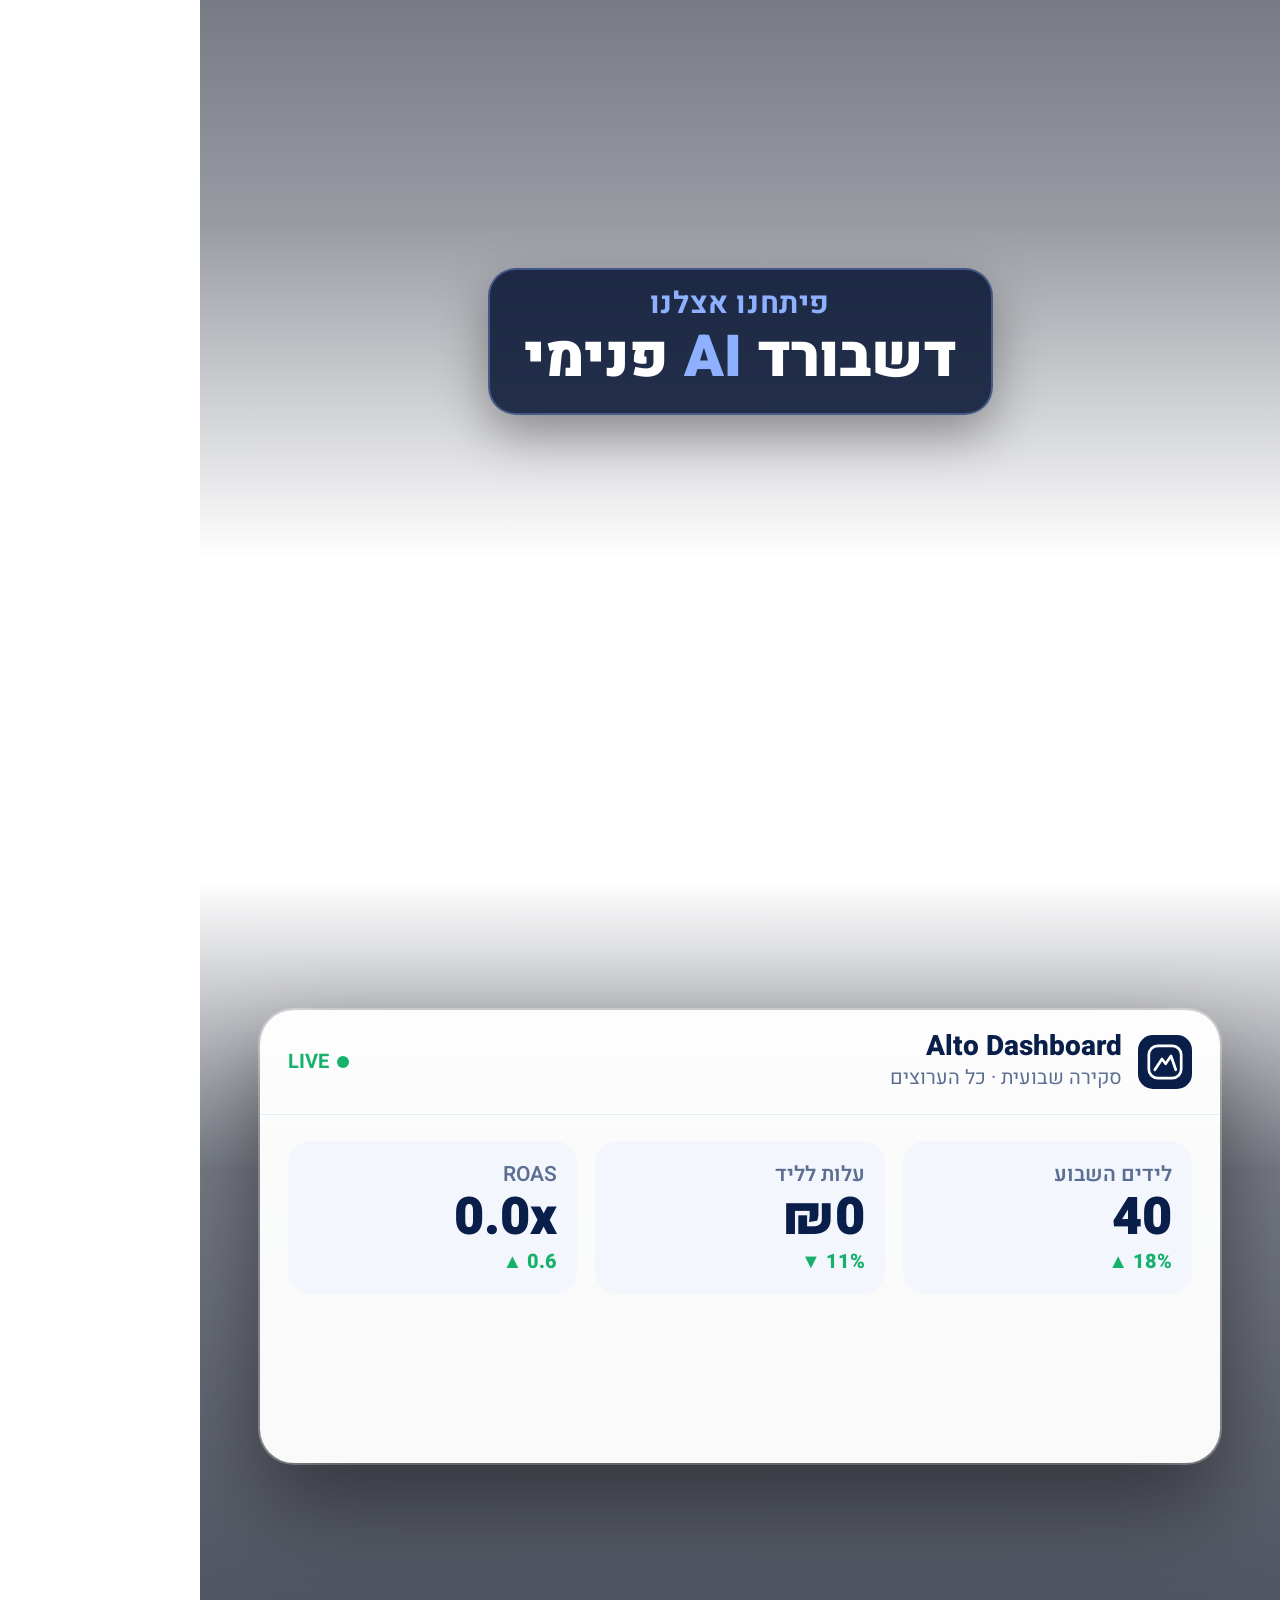
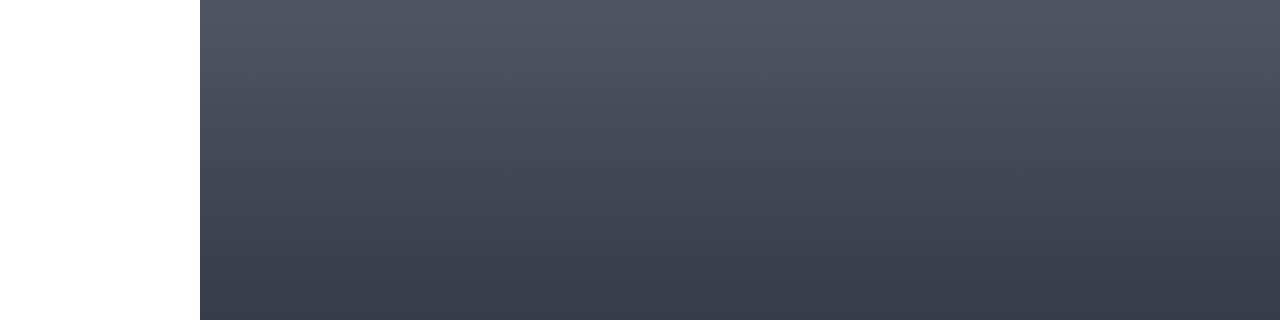
==== video/reel-overlay/overlay.html @ 116eb832 "Add word-synced motion-graphics overlay for the dashboard talking-head reel Co-Authored-By: Claude O" ====
<!doctype html>
<html lang="he" dir="rtl">
<head>
<meta charset="utf-8">
<title>Alto Reel Overlay</title>
<link rel="preconnect" href="https://fonts.googleapis.com">
<link href="https://fonts.googleapis.com/css2?family=Heebo:wght@400;500;700;800;900&display=block" rel="stylesheet">
<style>
/*
  Transparent motion-graphics layer for the 1080×1920 talking-head reel (87.16 s).
  Every cue is pinned to a word timestamp from the Whisper transcript.
  Speaker's face sits at ~x 396–892, y 470–966, so graphics live in two bands:
  TOP (y 250–440) for captions and LOWER (y 1000–1560) for dashboard UI.
*/
:root{--n950:#030A1C;--n900:#061433;--n800:#0A1E4A;--n700:#123070;--b500:#2E6BFF;--b400:#4F86FF;--b300:#8DB0FF;--b100:#DCE7FF;--ink:#0A1E4A;--muted:#5C6F93;--line:#D5DFF0;--ok:#16B26B;--warn:#FF9F1A;--bad:#F2545B}
*{box-sizing:border-box;margin:0;padding:0}
html,body{width:1080px;height:1920px;background:transparent;overflow:hidden;font-family:'Heebo',sans-serif;color:#fff;-webkit-font-smoothing:antialiased}
body.preview{background:#555 linear-gradient(180deg,#6b7280,#374151)}
#stage{position:relative;width:1080px;height:1920px;overflow:hidden}
.el{position:absolute;opacity:0;will-change:transform,opacity}
#shade{position:absolute;left:0;right:0;top:880px;height:1040px;background:linear-gradient(180deg,rgba(3,10,28,0) 0%,rgba(3,10,28,.55) 28%,rgba(3,10,28,.8) 100%);opacity:0}
#shadeTop{position:absolute;left:0;right:0;top:0;height:560px;background:linear-gradient(0deg,rgba(3,10,28,0) 0%,rgba(3,10,28,.45) 60%,rgba(3,10,28,.6) 100%);opacity:0}

/* captions (top band) */
.cap{left:60px;right:60px;top:268px;display:flex;justify-content:center}
.cap>div{background:rgba(6,20,51,.86);border:2px solid rgba(141,176,255,.35);border-radius:28px;padding:18px 34px 22px;font-size:58px;font-weight:900;line-height:1.12;text-align:center;box-shadow:0 20px 50px rgba(0,0,0,.35);max-width:960px}
.cap b{color:var(--b300);font-weight:900}
.cap.white>div{background:#fff;color:var(--ink);border-color:#fff}
.cap.white b{color:var(--b500)}
.cap.blue>div{background:var(--b500);border-color:var(--b400)}
.cap.blue b{color:#fff;text-decoration:underline;text-decoration-thickness:6px;text-underline-offset:10px}
.kick{display:block;font-size:30px;font-weight:700;color:var(--b300);margin-bottom:4px;letter-spacing:.02em}

/* glass card */
.card{left:60px;width:960px;top:1010px;background:rgba(255,255,255,.97);color:var(--ink);border-radius:34px;box-shadow:0 40px 90px rgba(0,0,0,.45),0 0 0 2px rgba(255,255,255,.4);overflow:hidden}
.card .hd{display:flex;align-items:center;gap:16px;padding:22px 28px;border-bottom:1.5px solid #E7EDF7}
.logo{width:54px;height:54px;border-radius:15px;background:var(--n800);display:flex;align-items:center;justify-content:center;flex:none}
.logo svg{width:36px;height:36px;color:#fff}
.hd b{font-size:28px;font-weight:800;display:block;line-height:1.1}
.hd small{font-size:20px;color:var(--muted)}
.live{margin-inline-start:auto;display:flex;align-items:center;gap:8px;font-size:20px;font-weight:700;color:var(--ok)}
.live i{width:12px;height:12px;border-radius:50%;background:var(--ok);display:block}

/* KPI */
.kpis{display:flex;gap:18px;padding:26px 28px 10px}
.kpi{flex:1;background:#F3F6FC;border-radius:22px;padding:18px 20px}
.kpi small{font-size:21px;color:var(--muted);font-weight:600}
.kpi b{display:block;font-size:52px;font-weight:900;line-height:1.1;direction:ltr;text-align:right}
.kpi em{font-style:normal;font-size:20px;font-weight:800;color:var(--ok);direction:ltr;display:block;text-align:right}
.spark{padding:6px 28px 26px}
.spark svg{width:904px;height:120px;overflow:visible}

/* hub */
.hub{left:60px;width:960px;top:1020px;height:520px}
.node{position:absolute;left:380px;top:300px;width:200px;height:200px;border-radius:50%;background:radial-gradient(circle at 35% 30%,#4F86FF,#1F4FD6);display:flex;flex-direction:column;align-items:center;justify-content:center;box-shadow:0 0 0 14px rgba(46,107,255,.18),0 30px 70px rgba(31,79,214,.6);font-weight:900;font-size:34px;direction:ltr}
.node svg{width:62px;height:62px;stroke:#fff;fill:none;stroke-width:2;margin-bottom:4px}
.src{position:absolute;top:0;width:280px;height:130px;border-radius:26px;background:#fff;color:var(--ink);display:flex;flex-direction:column;align-items:center;justify-content:center;font-size:34px;font-weight:900;box-shadow:0 20px 50px rgba(0,0,0,.35)}
.src small{font-size:20px;color:var(--muted);font-weight:600;direction:ltr}
.hub svg.wires{position:absolute;inset:0;width:960px;height:520px;overflow:visible}
.hub svg.wires path{fill:none;stroke:#8DB0FF;stroke-width:5;stroke-linecap:round;stroke-dasharray:10 12}

/* chat */
.chat{height:560px}
.chat .area{position:relative;height:376px;overflow:hidden;background:#F5F8FD}
.msg{position:absolute;max-width:640px;padding:16px 24px;border-radius:26px;font-size:28px;font-weight:600;line-height:1.35}
.msg.me{left:24px;background:var(--b500);color:#fff;border-bottom-left-radius:8px}
.msg.ai{right:24px;background:#fff;color:var(--ink);border:1.5px solid #E2E9F5;border-bottom-right-radius:8px;box-shadow:0 6px 16px rgba(10,30,74,.06)}
.msg.ai b{color:var(--b500)}
.dots{display:flex;gap:8px;padding:6px 4px}
.dots i{width:12px;height:12px;border-radius:50%;background:#9AA8C2;display:block}
.inbar{display:flex;align-items:center;gap:14px;padding:18px 24px;border-top:1.5px solid #E7EDF7;background:#fff}
.inbar .in{flex:1;height:62px;border-radius:31px;background:#F1F4FA;display:flex;align-items:center;padding:0 26px;font-size:26px;color:#8A99B8;white-space:nowrap;overflow:hidden}
.inbar .in.typing{color:var(--ink)}
.inbar .send{width:62px;height:62px;border-radius:50%;background:var(--b500);display:flex;align-items:center;justify-content:center;flex:none}
.inbar .send svg{width:30px;height:30px;stroke:#fff;fill:none;stroke-width:3;stroke-linecap:round;stroke-linejoin:round}
.caret{display:inline-block;width:3px;height:30px;background:var(--b500);vertical-align:middle;margin-inline-start:2px}

/* chips */
.chips{left:60px;right:60px;top:1080px;display:flex;flex-direction:column;align-items:center;gap:22px}
.chip{display:inline-flex;align-items:center;gap:16px;background:#fff;color:var(--ink);border-radius:999px;padding:20px 36px;font-size:40px;font-weight:900;box-shadow:0 20px 50px rgba(0,0,0,.35)}
.chip.blue{background:var(--b500);color:#fff}

/* whatsapp phone */
.phone{left:250px;width:580px;top:1000px;height:1000px;border-radius:72px;background:#020817;padding:18px;box-shadow:0 50px 110px rgba(0,0,0,.6),0 0 0 2px rgba(141,176,255,.25)}
.scr{width:100%;height:100%;border-radius:56px;overflow:hidden;background:#EFE7DD;color:#111}
.wa-h{height:150px;background:#0B5C4E;display:flex;align-items:flex-end;gap:16px;padding:0 26px 22px;color:#fff}
.wa-h .gav{width:64px;height:64px;border-radius:50%;background:#fff;display:flex;align-items:center;justify-content:center}
.wa-h .gav svg{width:42px;height:42px;color:var(--ink)}
.wa-h b{display:block;font-size:26px;font-weight:700}
.wa-h small{font-size:19px;opacity:.85}
.wa-b{position:relative;padding:22px 20px}
.wa-m{position:absolute;max-width:440px;padding:14px 20px 10px;border-radius:18px;font-size:25px;line-height:1.35;box-shadow:0 2px 3px rgba(0,0,0,.1)}
.wa-m.me{left:20px;background:#D9FDD3}
.wa-m.bot{right:20px;background:#fff}
.wa-m .who{display:block;font-size:20px;font-weight:800;color:#1F4FD6;margin-bottom:2px;direction:ltr;text-align:right}
.wa-m .tm{display:block;text-align:left;font-size:16px;color:#667781;margin-top:2px}

/* checklist / monitor / rules / notifications */
.list{padding:18px 30px 28px}
.row{display:flex;align-items:center;gap:18px;padding:18px 6px;font-size:36px;font-weight:800;border-bottom:1.5px solid #EDF1F8}
.row:last-child{border:0}
.tick{width:58px;height:58px;border-radius:50%;background:var(--ok);display:flex;align-items:center;justify-content:center;flex:none}
.tick svg{width:32px;height:32px;stroke:#fff;fill:none;stroke-width:4;stroke-linecap:round;stroke-linejoin:round}
.chart{padding:16px 28px 0;position:relative}
.chart svg{width:904px;height:170px;overflow:visible}
.reco{margin:14px 28px 26px;display:flex;flex-direction:column;gap:12px}
.reco div{background:#FFF7E8;border:1.5px solid #FFE1A8;border-radius:18px;padding:14px 20px;font-size:26px;font-weight:700}
.night{position:absolute;top:16px;left:40px;display:flex;align-items:center;gap:10px;background:var(--n800);color:#fff;border-radius:999px;padding:8px 20px;font-size:24px;font-weight:800;direction:ltr}
.rules{display:flex;flex-wrap:wrap;gap:14px;padding:24px 28px 30px}
.rule{background:#EEF3FC;border:2px solid #C9D7F2;border-radius:16px;padding:14px 22px;font-size:30px;font-weight:800}
.notif{left:60px;width:960px;background:rgba(255,255,255,.98);color:var(--ink);border-radius:30px;padding:22px 26px;display:flex;gap:20px;align-items:flex-start;box-shadow:0 30px 70px rgba(0,0,0,.45)}
.notif .ic{width:72px;height:72px;border-radius:20px;flex:none;display:flex;align-items:center;justify-content:center;font-size:40px}
.notif .tx{flex:1}
.notif .tx small{display:flex;justify-content:space-between;font-size:20px;color:var(--muted);font-weight:700}
.notif .tx b{display:block;font-size:31px;font-weight:900;margin-top:4px;line-height:1.2}
.notif .tx span{display:block;font-size:25px;color:#33415C;margin-top:4px}

/* outro */
.outro{left:60px;right:60px;top:1060px;display:flex;flex-direction:column;align-items:center;text-align:center}
.lock{display:flex;align-items:center;gap:26px;direction:ltr}
.lock svg{width:120px;height:120px;color:#fff}
.lock b{font-size:130px;font-weight:900;letter-spacing:.06em;line-height:1}
.outro h2{font-size:64px;font-weight:900;margin-top:30px}
.outro h2 b{color:var(--b300)}
.ints{display:flex;gap:14px;margin-top:28px;flex-wrap:wrap;justify-content:center}
.ints span{background:rgba(255,255,255,.12);border:2px solid rgba(255,255,255,.3);border-radius:999px;padding:10px 22px;font-size:26px;font-weight:800;direction:ltr}
</style>
</head>
<body>
<svg width="0" height="0" style="position:absolute"><defs>
  <symbol id="mark" viewBox="0 0 120 120"><rect x="6" y="6" width="108" height="108" rx="30" fill="none" stroke="currentColor" stroke-width="9"/><path d="M26 86 L50 50 L62 66 L80 40 L96 86" fill="none" stroke="currentColor" stroke-width="9" stroke-linecap="round" stroke-linejoin="round"/></symbol>
  <symbol id="spark" viewBox="0 0 24 24"><path d="M12 2.5l2.2 5.6 5.8 2.2-5.8 2.2L12 18l-2.2-5.5L4 10.3l5.8-2.2z" fill="currentColor"/></symbol>
</defs></svg>
<div id="stage">
<div id="shade"></div><div id="shadeTop"></div>

<!-- ── S0 · internal dashboard (0–8.9) ── -->
<div class="el cap" data-in="1.16" data-out="5.2" data-fx="pop"><div><span class="kick">פיתחנו אצלנו</span>דשבורד <b>AI</b> פנימי</div></div>
<div class="el cap white" data-in="5.28" data-out="8.85" data-fx="pop"><div>ערך בכל מקום <b>שאפשר</b></div></div>
<div class="el card" id="kpiCard" data-in="1.7" data-out="8.85" data-fx="up">
  <div class="hd"><div class="logo"><svg><use href="#mark"/></svg></div><div><b>Alto Dashboard</b><small>סקירה שבועית · כל הערוצים</small></div><div class="live"><i></i>LIVE</div></div>
  <div class="kpis">
    <div class="kpi"><small>לידים השבוע</small><b data-count="128">0</b><em>▲ 18%</em></div>
    <div class="kpi"><small>עלות לליד</small><b data-count="42" data-pre="₪">0</b><em>▼ 11%</em></div>
    <div class="kpi"><small>ROAS</small><b data-count="4.3" data-dec="1" data-post="x">0</b><em>▲ 0.6</em></div>
  </div>
  <div class="spark"><svg viewBox="0 0 904 120"><defs><linearGradient id="g1" x1="0" x2="0" y1="0" y2="1"><stop offset="0" stop-color="#2E6BFF" stop-opacity=".25"/><stop offset="1" stop-color="#2E6BFF" stop-opacity="0"/></linearGradient></defs>
    <path id="sparkFill" d="M0 100 L90 92 L180 96 L270 78 L360 82 L450 60 L540 66 L630 44 L720 40 L810 22 L904 10 L904 120 L0 120 Z" fill="url(#g1)"/>
    <path id="sparkLine" d="M0 100 L90 92 L180 96 L270 78 L360 82 L450 60 L540 66 L630 44 L720 40 L810 22 L904 10" fill="none" stroke="#2E6BFF" stroke-width="6" stroke-linecap="round" stroke-linejoin="round"/></svg></div>
</div>

<!-- ── S1 · connected AI chat (9–19) ── -->
<div class="el cap" data-in="9.0" data-out="13.5" data-fx="pop"><div><span class="kick">פיצ׳ר לדוגמה</span>מחובר לכל <b>הנתונים</b></div></div>
<div class="el hub" id="hub" data-in="10.4" data-out="13.55" data-fx="fade">
  <svg class="wires" viewBox="0 0 960 520"><path id="w1" d="M820 130 C 820 260, 600 300, 560 360"/><path id="w2" d="M480 130 L480 300"/><path id="w3" d="M140 130 C 140 260, 360 300, 400 360"/></svg>
  <div class="src" id="src1" style="right:0">מתחרים<small>Ads Library</small></div>
  <div class="src" id="src2" style="left:340px">קמפיינים<small>Meta · Google</small></div>
  <div class="src" id="src3" style="left:0">פלטפורמות<small>CRM · Analytics</small></div>
  <div class="node" id="node"><svg viewBox="0 0 24 24"><use href="#spark"/></svg>Alto AI</div>
</div>
<div class="el cap blue" data-in="14.24" data-out="19.0" data-fx="pop"><div>צ׳אט <b>AI</b> לכל לקוח</div></div>
<div class="el card chat" id="chat" data-in="13.64" data-out="35.3" data-fx="up">
  <div class="hd"><div class="logo" style="background:var(--b500)"><svg style="width:32px;height:32px"><use href="#spark"/></svg></div><div><b>Alto AI</b><small>מכיר את כל השיווק של העסק</small></div><div class="live"><i></i>זמין 24/7</div></div>
  <div class="area" id="chatArea"></div>
  <div class="inbar"><div class="in" id="chatIn">שאלו כל דבר על השיווק שלכם…</div><div class="send"><svg viewBox="0 0 24 24"><path d="M20 12H5M11 6l-6 6 6 6"/></svg></div></div>
</div>

<!-- ── S2/S3 · questions & self-serve (19–35) ── -->
<div class="el cap white" data-in="19.14" data-out="26.5" data-fx="pop"><div>שואלים <b>כל דבר</b></div></div>
<div class="el cap blue" data-in="26.6" data-out="29.2" data-fx="pop"><div>תשובה <b>תוך שניות</b></div></div>
<div class="el cap" data-in="29.28" data-out="32.4" data-fx="pop"><div>בלי לחכות<br><b>למנהל הקמפיינים</b></div></div>
<div class="el cap white" data-in="32.46" data-out="35.3" data-fx="pop"><div>נכנסים · שואלים · <b>מקבלים</b></div></div>

<!-- ── S4 · WhatsApp (35.4–44.2) ── -->
<div class="el cap" data-in="35.5" data-out="37.85" data-fx="pop"><div>אפילו <b>בלי להיכנס</b></div></div>
<div class="el cap blue" data-in="37.9" data-out="44.2" data-fx="pop"><div><span class="kick" style="color:#fff">אותו מוח שמכיר את כל השיווק</span>גם בקבוצת <b>הוואטסאפ</b></div></div>
<div class="el phone" id="phone" data-in="36.42" data-out="44.2" data-fx="rise">
  <div class="scr">
    <div class="wa-h"><div class="gav"><svg><use href="#mark"/></svg></div><div><b>שיווק · העסק שלך × Alto</b><small>את/ה, Alto AI, צוות Alto</small></div></div>
    <div class="wa-b" id="waBody"></div>
  </div>
</div>

<!-- ── S5 · dashboard + always evolving (44.2–50.6) ── -->
<div class="el cap white" data-in="46.46" data-out="48.6" data-fx="pop"><div>או ישר <b>מהדשבורד</b></div></div>
<div class="el cap blue" data-in="48.68" data-out="50.7" data-fx="pop"><div>🚀 מתפתח <b>כל הזמן</b></div></div>
<div class="el card chat" id="chat2" data-in="46.46" data-out="50.7" data-fx="up">
  <div class="hd"><div class="logo" style="background:var(--b500)"><svg style="width:32px;height:32px"><use href="#spark"/></svg></div><div><b>Alto AI</b><small>מכיר את כל השיווק של העסק</small></div><div class="live"><i></i>זמין 24/7</div></div>
  <div class="area" id="chatArea2"></div>
  <div class="inbar"><div class="in" id="chatIn2">שאלו כל דבר על השיווק שלכם…</div><div class="send"><svg viewBox="0 0 24 24"><path d="M20 12H5M11 6l-6 6 6 6"/></svg></div></div>
</div>

<!-- ── S6 · not a gimmick, real value (50.8–62.1) ── -->
<div class="el cap" data-in="51.66" data-out="58.2" data-fx="pop"><div>לא עוד ״וואו״<br><b>לשיחת מכירה</b></div></div>
<div class="el cap blue" data-in="58.26" data-out="62.1" data-fx="pop"><div>מה מביא <b>ערך אמיתי?</b></div></div>
<div class="el card" data-in="59.22" data-out="62.1" data-fx="up" style="top:1060px">
  <div class="list">
    <div class="row el" data-in="59.64" data-out="62.1" data-fx="pop" style="position:relative"><div class="tick"><svg viewBox="0 0 24 24"><path d="M5 12.5l4.5 4.5L19 7.5"/></svg></div>ערך ללקוחות שלנו</div>
    <div class="row el" data-in="61.3" data-out="62.1" data-fx="pop" style="position:relative"><div class="tick"><svg viewBox="0 0 24 24"><path d="M5 12.5l4.5 4.5L19 7.5"/></svg></div>ערך לנו כסוכנות</div>
  </div>
</div>

<!-- ── S7 · watches the account 24/7 (62.2–71.7) ── -->
<div class="el cap" data-in="62.2" data-out="67.1" data-fx="pop"><div>יושב על החשבון <b>24/7</b></div></div>
<div class="el cap white" data-in="67.18" data-out="71.75" data-fx="pop"><div>🌙 גם כשאנחנו <b>ישנים</b></div></div>
<div class="el card" id="mon" data-in="63.14" data-out="71.75" data-fx="up">
  <div class="hd"><div class="logo"><svg><use href="#mark"/></svg></div><div><b>ניטור קמפיינים</b><small>Alto AI · בזמן אמת</small></div><div class="live"><i></i>LIVE</div></div>
  <div class="chart"><div class="night el" id="night" data-in="67.4" data-out="71.75" data-fx="pop">🌙 03:12</div>
    <svg viewBox="0 0 904 170"><path d="M0 150 L904 150" stroke="#E3E9F4" stroke-width="2"/><path d="M0 100 L904 100" stroke="#EEF2F8" stroke-width="2"/><path d="M0 50 L904 50" stroke="#EEF2F8" stroke-width="2"/>
      <path id="monLine" d="M0 120 L75 110 L150 116 L225 96 L300 102 L375 80 L450 86 L525 64 L600 70 L675 52 L750 58 L825 40 L904 34" fill="none" stroke="#2E6BFF" stroke-width="6" stroke-linecap="round" stroke-linejoin="round"/>
      <circle id="monDot" r="11" fill="#2E6BFF" stroke="#fff" stroke-width="4"/></svg></div>
  <div class="reco">
    <div class="el" data-in="64.76" data-out="71.75" data-fx="end" style="position:relative">💡 המלצה: להעלות תקציב ב־15% לקמפיין הלידים</div>
    <div class="el" data-in="65.62" data-out="71.75" data-fx="end" style="position:relative">💡 המלצה: לבדוק קהל Lookalike חדש</div>
  </div>
</div>

<!-- ── S8 · rules & alerts (71.8–82.5) ── -->
<div class="el cap" data-in="71.8" data-out="77.4" data-fx="pop"><div>💰 במיוחד <b>בתקציבים גבוהים</b></div></div>
<div class="el cap blue" data-in="77.46" data-out="82.55" data-fx="pop"><div>⚡ מתריע <b>לבד</b></div></div>
<div class="el card" id="rules" data-in="74.68" data-out="78.6" data-fx="up">
  <div class="hd"><div class="logo"><svg><use href="#mark"/></svg></div><div><b>החוקים שהגדרנו</b><small>Alto AI בודק אותם כל הזמן</small></div></div>
  <div class="rules">
    <span class="rule el" data-in="75.34" data-out="78.6" data-fx="pop" style="position:relative">CTR מתחת ל־1%</span>
    <span class="rule el" data-in="76.0" data-out="78.6" data-fx="pop" style="position:relative">עלות לליד מעל ₪60</span>
    <span class="rule el" data-in="76.68" data-out="78.6" data-fx="pop" style="position:relative">תדירות מעל 3</span>
  </div>
</div>
<div class="el notif" id="n1" data-in="78.72" data-out="82.55" data-fx="drop">
  <div class="ic" style="background:#FFE9EA">⚠️</div>
  <div class="tx"><small><span>Alto AI · התראה</span><span>עכשיו</span></small><b>המודעה ״מבצע סוף עונה״ לא מתפקדת</b><span>ה־CTR ירד ב־38% ביומיים האחרונים</span></div>
</div>
<div class="el notif" id="n2" data-in="80.4" data-out="82.55" data-fx="drop">
  <div class="ic" style="background:#FFF4E0">🔄</div>
  <div class="tx"><small><span>Alto AI · המלצה</span><span>עכשיו</span></small><b>המודעה ״סרטון לקוחות״ דורשת רענון</b><span>תדירות 4.2 – הקהל כבר ראה אותה</span></div>
</div>

<!-- ── S9 · outro (82.6–87.16) ── -->
<div class="el cap" data-in="82.76" data-out="87.2" data-fx="pop"><div>הרבה דברים <b>שאנחנו מחברים</b></div></div>
<div class="el outro" data-in="83.4" data-out="87.2" data-fx="up">
  <div class="lock"><svg><use href="#mark"/></svg><b>ALTO</b></div>
  <h2 class="el" data-in="84.82" data-out="87.2" data-fx="pop" style="position:relative">הכול כדי <b>לייצר ערך.</b></h2>
  <div class="ints"><span>Meta</span><span>Google</span><span>TikTok</span><span>WhatsApp</span><span>CRM</span></div>
</div>
</div>

<script>
const DUR = 87.16;
window.STAGE = { w: 1080, h: 1920 };
const Q = new URLSearchParams(location.search);
if (Q.has('preview')) { document.body.classList.add('preview'); document.addEventListener('DOMContentLoaded', () => { const f = document.createElement('div'); f.style.cssText = 'position:absolute;left:396px;top:470px;width:496px;height:496px;border-radius:50%;background:rgba(255,200,160,.55);outline:4px dashed #fff'; document.getElementById('stage').prepend(f); }); }
const $ = s => document.querySelector(s);
const clamp = (v, a = 0, b = 1) => Math.min(b, Math.max(a, v));
const prog = (t, a, b) => clamp((t - a) / (b - a));
const lerp = (a, b, p) => a + (b - a) * p;
const E = {
  out: p => 1 - Math.pow(1 - p, 3), out5: p => 1 - Math.pow(1 - p, 5),
  inOut: p => p < .5 ? 4 * p * p * p : 1 - Math.pow(-2 * p + 2, 3) / 2,
  back: p => { const c1 = 1.7, c3 = c1 + 1; return 1 + c3 * Math.pow(p - 1, 3) + c1 * Math.pow(p - 1, 2); },
};

/* generic in/out animation for every [data-in] element */
const els = [...document.querySelectorAll('[data-in]')].map(n => ({ n, a: +n.dataset.in, b: +(n.dataset.out || 999), fx: n.dataset.fx || 'up' }));
function anim(t) {
  els.forEach(({ n, a, b, fx }) => {
    const pin = prog(t, a, a + (fx === 'rise' ? .6 : .42)), pout = prog(t, b - .3, b);
    let o = 1, tf = '';
    if (fx === 'pop') { o = clamp(pin * 3); tf = `scale(${lerp(.7, 1, E.back(pin))})`; }
    else if (fx === 'up') { o = clamp(pin * 2); tf = `translateY(${(1 - E.out(pin)) * 80}px)`; }
    else if (fx === 'rise') { o = clamp(pin * 3); tf = `translateY(${(1 - E.out5(pin)) * 900}px)`; }
    else if (fx === 'drop') { o = clamp(pin * 2.5); tf = `translateY(${(1 - E.back(pin)) * -60}px) scale(${lerp(.92, 1, E.out(pin))})`; }
    else if (fx === 'end') { o = clamp(pin * 2); tf = `translateX(${(1 - E.out(pin)) * -60}px)`; }
    else o = E.out(pin);
    const out = E.inOut(pout);
    n.style.opacity = o * (1 - out);
    n.style.transform = tf + (out > 0 ? ` translateY(${-30 * out}px) scale(${1 - .04 * out})` : '');
  });
}

/* shade behind lower-band UI: on whenever a lower element is showing */
const LOWER = ['#kpiCard', '#hub', '#chat', '#phone', '#chat2', '#mon', '#rules', '#n1', '.outro'].map(s => $(s));
LOWER.push(...[...document.querySelectorAll('.card')]);
function shade() {
  const v = Math.max(...LOWER.map(n => +n.style.opacity || 0));
  $('#shade').style.opacity = clamp(v * 1.2);
  const c = Math.max(...[...document.querySelectorAll('.cap')].map(n => +n.style.opacity || 0));
  $('#shadeTop').style.opacity = c * .9;
}

/* KPI count-ups + sparkline */
const SPARK_LEN = 940;
$('#sparkLine').style.strokeDasharray = SPARK_LEN;
function s0(t) {
  document.querySelectorAll('#kpiCard [data-count]').forEach((b, i) => {
    const p = E.out(prog(t, 2.0 + i * .25, 3.6 + i * .25)), v = +b.dataset.count * p;
    b.textContent = (b.dataset.pre || '') + (b.dataset.dec ? v.toFixed(1) : Math.round(v)) + (b.dataset.post || '');
  });
  const p = E.inOut(prog(t, 2.2, 4.2));
  $('#sparkLine').style.strokeDashoffset = SPARK_LEN * (1 - p);
  $('#sparkFill').style.opacity = p;
}

/* hub: sources fly in on the spoken word, wires draw, node pulses */
const SRC = [['#src1', 11.12], ['#src2', 11.66], ['#src3', 12.42]];
['#w1', '#w2', '#w3'].forEach(w => { $(w).style.strokeDashoffset = 0; });
function s1(t) {
  SRC.forEach(([id, at], i) => {
    const p = E.back(prog(t, at, at + .4));
    $(id).style.opacity = clamp(prog(t, at, at + .15));
    $(id).style.transform = `translateY(${(1 - p) * -40}px) scale(${lerp(.6, 1, p)})`;
    const w = $(['#w1', '#w2', '#w3'][i]);
    w.style.opacity = clamp(prog(t, at + .15, at + .5));
    w.style.strokeDashoffset = -(t * 60) % 22;
  });
  const np = E.back(prog(t, 10.58, 11.0));
  $('#node').style.transform = `scale(${lerp(.4, 1, np) * (1 + .04 * Math.sin(t * 6))})`;
  $('#node').style.opacity = clamp(prog(t, 10.58, 10.75));
}

/* chat engine: bottom-anchored stack, new messages push old ones up */
function chatEngine(area, msgs) {
  area.innerHTML = '';
  msgs.forEach(m => {
    const d = document.createElement('div');
    d.className = 'msg ' + m.who; d.innerHTML = m.html;
    area.appendChild(d); m.el = d;
    if (m.who === 'ai') { const dots = document.createElement('div'); dots.className = 'msg ai'; dots.innerHTML = '<div class="dots"><i></i><i></i><i></i></div>'; area.appendChild(dots); m.dots = dots; }
  });
  return t => {
    const H = 376, GAP = 14; let y = H - 18;
    for (let i = msgs.length - 1; i >= 0; i--) {
      const m = msgs[i], h = m.el.offsetHeight;
      const shown = E.out(prog(t, m.at, m.at + .3));
      m.el.style.top = (y - h) + 'px';
      m.el.style.opacity = shown;
      m.el.style.transform = `translateY(${(1 - E.back(prog(t, m.at, m.at + .35))) * 40}px) scale(${lerp(.9, 1, shown)})`;
      if (m.dots) {
        const typing = t >= m.at - (m.think || .9) && t < m.at;
        m.dots.style.display = typing ? 'block' : 'none';
        m.dots.style.top = (H - 18 - m.dots.offsetHeight) + 'px';
        [...m.dots.querySelectorAll('i')].forEach((d, k) => d.style.transform = `translateY(${Math.sin(t * 10 - k) * 4}px)`);
        if (typing) y -= 0;
      }
      y -= h * shown + GAP * shown;
    }
    // while the dots show, lift everything above them
    const typingMsg = msgs.find(m => m.dots && t >= m.at - (m.think || .9) && t < m.at);
    if (typingMsg) msgs.forEach(m => { if (m.at <= t) m.el.style.top = (parseFloat(m.el.style.top) - typingMsg.dots.offsetHeight - GAP) + 'px'; });
  };
}
const chat1 = chatEngine($('#chatArea'), [
  { who: 'me', at: 19.14, html: 'איזו מילת מפתח התקדמה הכי הרבה? 🔎' },
  { who: 'me', at: 22.02, html: 'איזה קמפיין לא עובד טוב?' },
  { who: 'me', at: 23.64, html: 'כמה לידים קיבלתי השבוע?' },
  { who: 'me', at: 25.02, html: 'איזו מודעה מביאה הכי הרבה מכירות?' },
  { who: 'ai', at: 27.3, think: 1.1, html: 'השבוע נכנסו <b>128 לידים</b> (+18%) 🚀<br>המודעה המובילה: <b>״סרטון המלצות״</b>' },
]);
const chat2 = chatEngine($('#chatArea2'), [
  { who: 'me', at: 47.0, html: 'מה כדאי לשפר השבוע?' },
  { who: 'ai', at: 48.1, think: .8, html: 'להעלות ב־15% את תקציב <b>קמפיין הלידים בגוגל</b> 📈' },
]);
function typeInto(el, txt, t, a, b, idle) {
  if (t < a || t >= b + .25) { el.classList.remove('typing'); el.textContent = idle; return; }
  const n = Math.round([...txt].length * prog(t, a, b));
  el.classList.add('typing');
  el.innerHTML = [...txt].slice(0, n).join('') + (Math.floor(t * 3) % 2 ? '<span class="caret"></span>' : '<span class="caret" style="opacity:0"></span>');
}

/* WhatsApp */
const WA = [
  { who: 'me', at: 38.3, html: 'כמה לידים נכנסו אתמול?<span class="tm">21:47</span>' },
  { who: 'bot', at: 40.4, html: '<span class="who">Alto AI</span>אתמול נכנסו <b>23 לידים</b> 👌<br>6 מהם מהקמפיין החדש<span class="tm">21:47</span>' },
];
WA.forEach(m => { const d = document.createElement('div'); d.className = 'wa-m ' + m.who; d.innerHTML = m.html; $('#waBody').appendChild(d); m.el = d; });
function s4(t) {
  let y = 22;
  WA.forEach(m => {
    const p = prog(t, m.at, m.at + .35);
    m.el.style.top = y + 'px'; m.el.style.opacity = clamp(p * 2);
    m.el.style.transform = `scale(${lerp(.85, 1, E.back(p))})`;
    m.el.style.transformOrigin = m.who === 'me' ? 'bottom left' : 'bottom right';
    y += (m.el.offsetHeight + 16) * (p > 0 ? 1 : 0);
  });
}

/* monitor chart: line keeps drawing, dot rides the tip */
const MON_LEN = 960;
$('#monLine').style.strokeDasharray = MON_LEN;
function s7(t) {
  const p = E.out(prog(t, 63.3, 69.5));
  const line = $('#monLine');
  line.style.strokeDashoffset = MON_LEN * (1 - p);
  const pt = line.getPointAtLength(Math.max(0.01, line.getTotalLength() * p));
  $('#monDot').setAttribute('cx', pt.x); $('#monDot').setAttribute('cy', pt.y);
  $('#monDot').setAttribute('r', 11 + 3 * Math.sin(t * 8));
}

/* notifications stack: the second one slides in under the first */
function s8() { $('#n1').style.top = '1030px'; $('#n2').style.top = '1250px'; }

function renderAt(t) {
  t = clamp(t, 0, DUR - 1e-3);
  anim(t); s0(t); s1(t); chat1(t); chat2(t); s4(t); s7(t); s8(t);
  typeInto($('#chatIn'), 'שאלו כל דבר על השיווק שלכם', t, 16.3, 18.4, 'שאלו כל דבר על השיווק שלכם…');
  typeInto($('#chatIn2'), 'מה כדאי לשפר השבוע?', t, 46.6, 46.95, 'שאלו כל דבר על השיווק שלכם…');
  shade();
}
window.renderAt = renderAt; window.DUR = DUR;

/* sound-effect cues for sfx.py: [time, kind] */
window.SFX = [
  ...els.filter(e => ['pop', 'drop'].includes(e.fx) && e.n.classList.contains('cap')).map(e => [e.a, 'tick']),
  ...els.filter(e => ['up', 'rise', 'fade'].includes(e.fx)).map(e => [e.a, 'whoosh']),
  ...SRC.map(s => [s[1], 'pop']), [19.14, 'send'], [22.02, 'send'], [23.64, 'send'], [25.02, 'send'], [27.3, 'pop'], [47.0, 'send'], [48.1, 'pop'],
  [38.3, 'send'], [40.4, 'pop'], [78.72, 'alert'], [80.4, 'alert'], [84.82, 'hit'],
];
window.ready = document.fonts.ready.then(() => { renderAt(0); return true; });
if (!Q.has('render')) {
  let t0 = performance.now() - (+(Q.get('t') || 0)) * 1000;
  const loop = now => { renderAt(((now - t0) / 1000) % DUR); requestAnimationFrame(loop); };
  window.ready.then(() => requestAnimationFrame(loop));
}
</script>
</body>
</html>
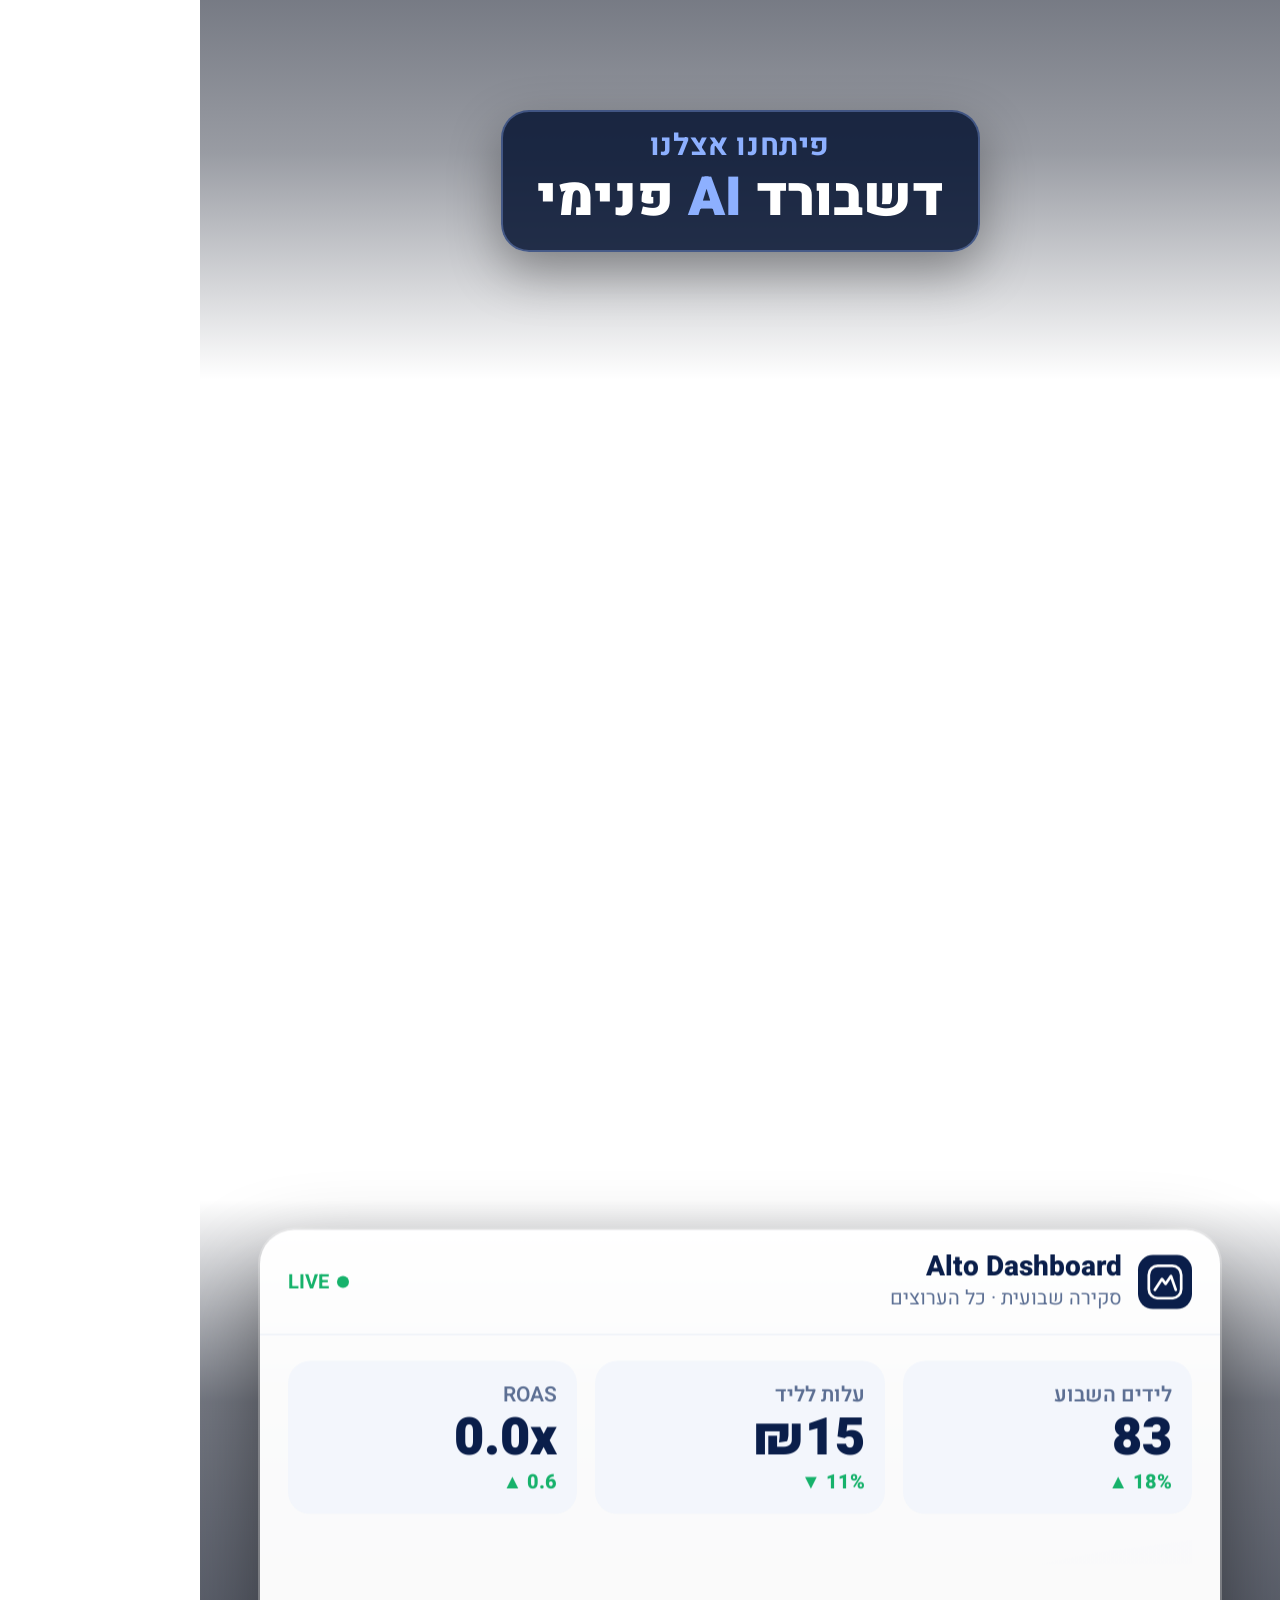
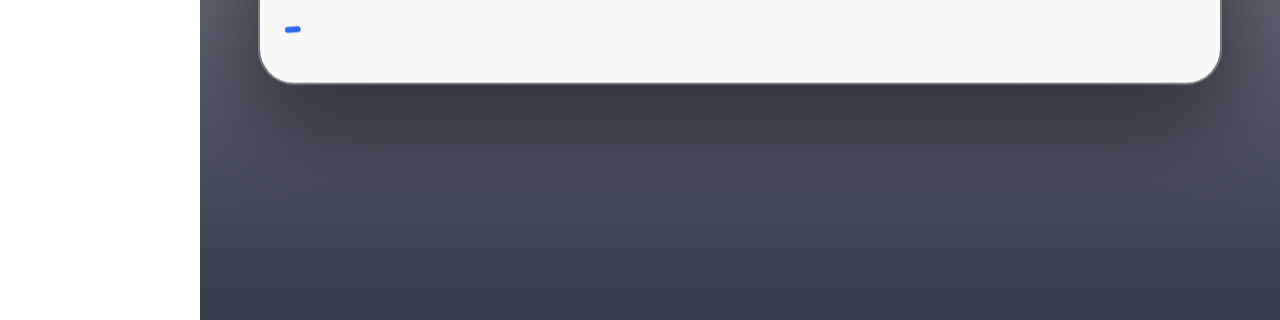
==== commit b52cf563: "Add voice-over to explainers; reposition reel overlay to real framing; add compositor and SFX Co-Aut" ====
--- a/video/reel-overlay/overlay.html
+++ b/video/reel-overlay/overlay.html
@@ -18,12 +18,12 @@
 body.preview{background:#555 linear-gradient(180deg,#6b7280,#374151)}
 #stage{position:relative;width:1080px;height:1920px;overflow:hidden}
 .el{position:absolute;opacity:0;will-change:transform,opacity}
-#shade{position:absolute;left:0;right:0;top:880px;height:1040px;background:linear-gradient(180deg,rgba(3,10,28,0) 0%,rgba(3,10,28,.55) 28%,rgba(3,10,28,.8) 100%);opacity:0}
-#shadeTop{position:absolute;left:0;right:0;top:0;height:560px;background:linear-gradient(0deg,rgba(3,10,28,0) 0%,rgba(3,10,28,.45) 60%,rgba(3,10,28,.6) 100%);opacity:0}
+#shade{position:absolute;left:0;right:0;top:1200px;height:720px;background:linear-gradient(180deg,rgba(3,10,28,0) 0%,rgba(3,10,28,.55) 28%,rgba(3,10,28,.8) 100%);opacity:0}
+#shadeTop{position:absolute;left:0;right:0;top:0;height:380px;background:linear-gradient(0deg,rgba(3,10,28,0) 0%,rgba(3,10,28,.45) 60%,rgba(3,10,28,.6) 100%);opacity:0}
 
 /* captions (top band) */
-.cap{left:60px;right:60px;top:268px;display:flex;justify-content:center}
-.cap>div{background:rgba(6,20,51,.86);border:2px solid rgba(141,176,255,.35);border-radius:28px;padding:18px 34px 22px;font-size:58px;font-weight:900;line-height:1.12;text-align:center;box-shadow:0 20px 50px rgba(0,0,0,.35);max-width:960px}
+.cap{left:60px;right:60px;top:110px;display:flex;justify-content:center}
+.cap>div{background:rgba(6,20,51,.86);border:2px solid rgba(141,176,255,.35);border-radius:28px;padding:18px 34px 22px;font-size:54px;font-weight:900;line-height:1.12;text-align:center;box-shadow:0 20px 50px rgba(0,0,0,.35);max-width:960px}
 .cap b{color:var(--b300);font-weight:900}
 .cap.white>div{background:#fff;color:var(--ink);border-color:#fff}
 .cap.white b{color:var(--b500)}
@@ -32,7 +32,7 @@
 .kick{display:block;font-size:30px;font-weight:700;color:var(--b300);margin-bottom:4px;letter-spacing:.02em}
 
 /* glass card */
-.card{left:60px;width:960px;top:1010px;background:rgba(255,255,255,.97);color:var(--ink);border-radius:34px;box-shadow:0 40px 90px rgba(0,0,0,.45),0 0 0 2px rgba(255,255,255,.4);overflow:hidden}
+.card{left:60px;width:960px;top:1230px;background:rgba(255,255,255,.97);color:var(--ink);border-radius:34px;box-shadow:0 40px 90px rgba(0,0,0,.45),0 0 0 2px rgba(255,255,255,.4);overflow:hidden}
 .card .hd{display:flex;align-items:center;gap:16px;padding:22px 28px;border-bottom:1.5px solid #E7EDF7}
 .logo{width:54px;height:54px;border-radius:15px;background:var(--n800);display:flex;align-items:center;justify-content:center;flex:none}
 .logo svg{width:36px;height:36px;color:#fff}
@@ -51,7 +51,7 @@
 .spark svg{width:904px;height:120px;overflow:visible}
 
 /* hub */
-.hub{left:60px;width:960px;top:1020px;height:520px}
+.hub{left:60px;width:960px;top:1230px;height:520px}
 .node{position:absolute;left:380px;top:300px;width:200px;height:200px;border-radius:50%;background:radial-gradient(circle at 35% 30%,#4F86FF,#1F4FD6);display:flex;flex-direction:column;align-items:center;justify-content:center;box-shadow:0 0 0 14px rgba(46,107,255,.18),0 30px 70px rgba(31,79,214,.6);font-weight:900;font-size:34px;direction:ltr}
 .node svg{width:62px;height:62px;stroke:#fff;fill:none;stroke-width:2;margin-bottom:4px}
 .src{position:absolute;top:0;width:280px;height:130px;border-radius:26px;background:#fff;color:var(--ink);display:flex;flex-direction:column;align-items:center;justify-content:center;font-size:34px;font-weight:900;box-shadow:0 20px 50px rgba(0,0,0,.35)}
@@ -81,7 +81,7 @@
 .chip.blue{background:var(--b500);color:#fff}
 
 /* whatsapp phone */
-.phone{left:250px;width:580px;top:1000px;height:1000px;border-radius:72px;background:#020817;padding:18px;box-shadow:0 50px 110px rgba(0,0,0,.6),0 0 0 2px rgba(141,176,255,.25)}
+.phone{left:250px;width:580px;top:1230px;height:1000px;border-radius:72px;background:#020817;padding:18px;box-shadow:0 50px 110px rgba(0,0,0,.6),0 0 0 2px rgba(141,176,255,.25)}
 .scr{width:100%;height:100%;border-radius:56px;overflow:hidden;background:#EFE7DD;color:#111}
 .wa-h{height:150px;background:#0B5C4E;display:flex;align-items:flex-end;gap:16px;padding:0 26px 22px;color:#fff}
 .wa-h .gav{width:64px;height:64px;border-radius:50%;background:#fff;display:flex;align-items:center;justify-content:center}
@@ -116,7 +116,7 @@
 .notif .tx span{display:block;font-size:25px;color:#33415C;margin-top:4px}
 
 /* outro */
-.outro{left:60px;right:60px;top:1060px;display:flex;flex-direction:column;align-items:center;text-align:center}
+.outro{left:60px;right:60px;top:1240px;display:flex;flex-direction:column;align-items:center;text-align:center}
 .lock{display:flex;align-items:center;gap:26px;direction:ltr}
 .lock svg{width:120px;height:120px;color:#fff}
 .lock b{font-size:130px;font-weight:900;letter-spacing:.06em;line-height:1}
@@ -193,7 +193,7 @@
 <!-- ── S6 · not a gimmick, real value (50.8–62.1) ── -->
 <div class="el cap" data-in="51.66" data-out="58.2" data-fx="pop"><div>לא עוד ״וואו״<br><b>לשיחת מכירה</b></div></div>
 <div class="el cap blue" data-in="58.26" data-out="62.1" data-fx="pop"><div>מה מביא <b>ערך אמיתי?</b></div></div>
-<div class="el card" data-in="59.22" data-out="62.1" data-fx="up" style="top:1060px">
+<div class="el card" data-in="59.22" data-out="62.1" data-fx="up" style="top:1260px">
   <div class="list">
     <div class="row el" data-in="59.64" data-out="62.1" data-fx="pop" style="position:relative"><div class="tick"><svg viewBox="0 0 24 24"><path d="M5 12.5l4.5 4.5L19 7.5"/></svg></div>ערך ללקוחות שלנו</div>
     <div class="row el" data-in="61.3" data-out="62.1" data-fx="pop" style="position:relative"><div class="tick"><svg viewBox="0 0 24 24"><path d="M5 12.5l4.5 4.5L19 7.5"/></svg></div>ערך לנו כסוכנות</div>
@@ -248,7 +248,7 @@
 const DUR = 87.16;
 window.STAGE = { w: 1080, h: 1920 };
 const Q = new URLSearchParams(location.search);
-if (Q.has('preview')) { document.body.classList.add('preview'); document.addEventListener('DOMContentLoaded', () => { const f = document.createElement('div'); f.style.cssText = 'position:absolute;left:396px;top:470px;width:496px;height:496px;border-radius:50%;background:rgba(255,200,160,.55);outline:4px dashed #fff'; document.getElementById('stage').prepend(f); }); }
+if (Q.has('preview')) { document.body.classList.add('preview'); document.addEventListener('DOMContentLoaded', () => { const f = document.createElement('div'); f.style.cssText = 'position:absolute;left:170px;top:350px;width:560px;height:640px;border-radius:45%;background:rgba(255,200,160,.55);outline:4px dashed #fff'; document.getElementById('stage').prepend(f); }); }
 const $ = s => document.querySelector(s);
 const clamp = (v, a = 0, b = 1) => Math.min(b, Math.max(a, v));
 const prog = (t, a, b) => clamp((t - a) / (b - a));
@@ -396,7 +396,7 @@
 }
 
 /* notifications stack: the second one slides in under the first */
-function s8() { $('#n1').style.top = '1030px'; $('#n2').style.top = '1250px'; }
+function s8() { $('#n1').style.top = '1230px'; $('#n2').style.top = '1450px'; }
 
 function renderAt(t) {
   t = clamp(t, 0, DUR - 1e-3);
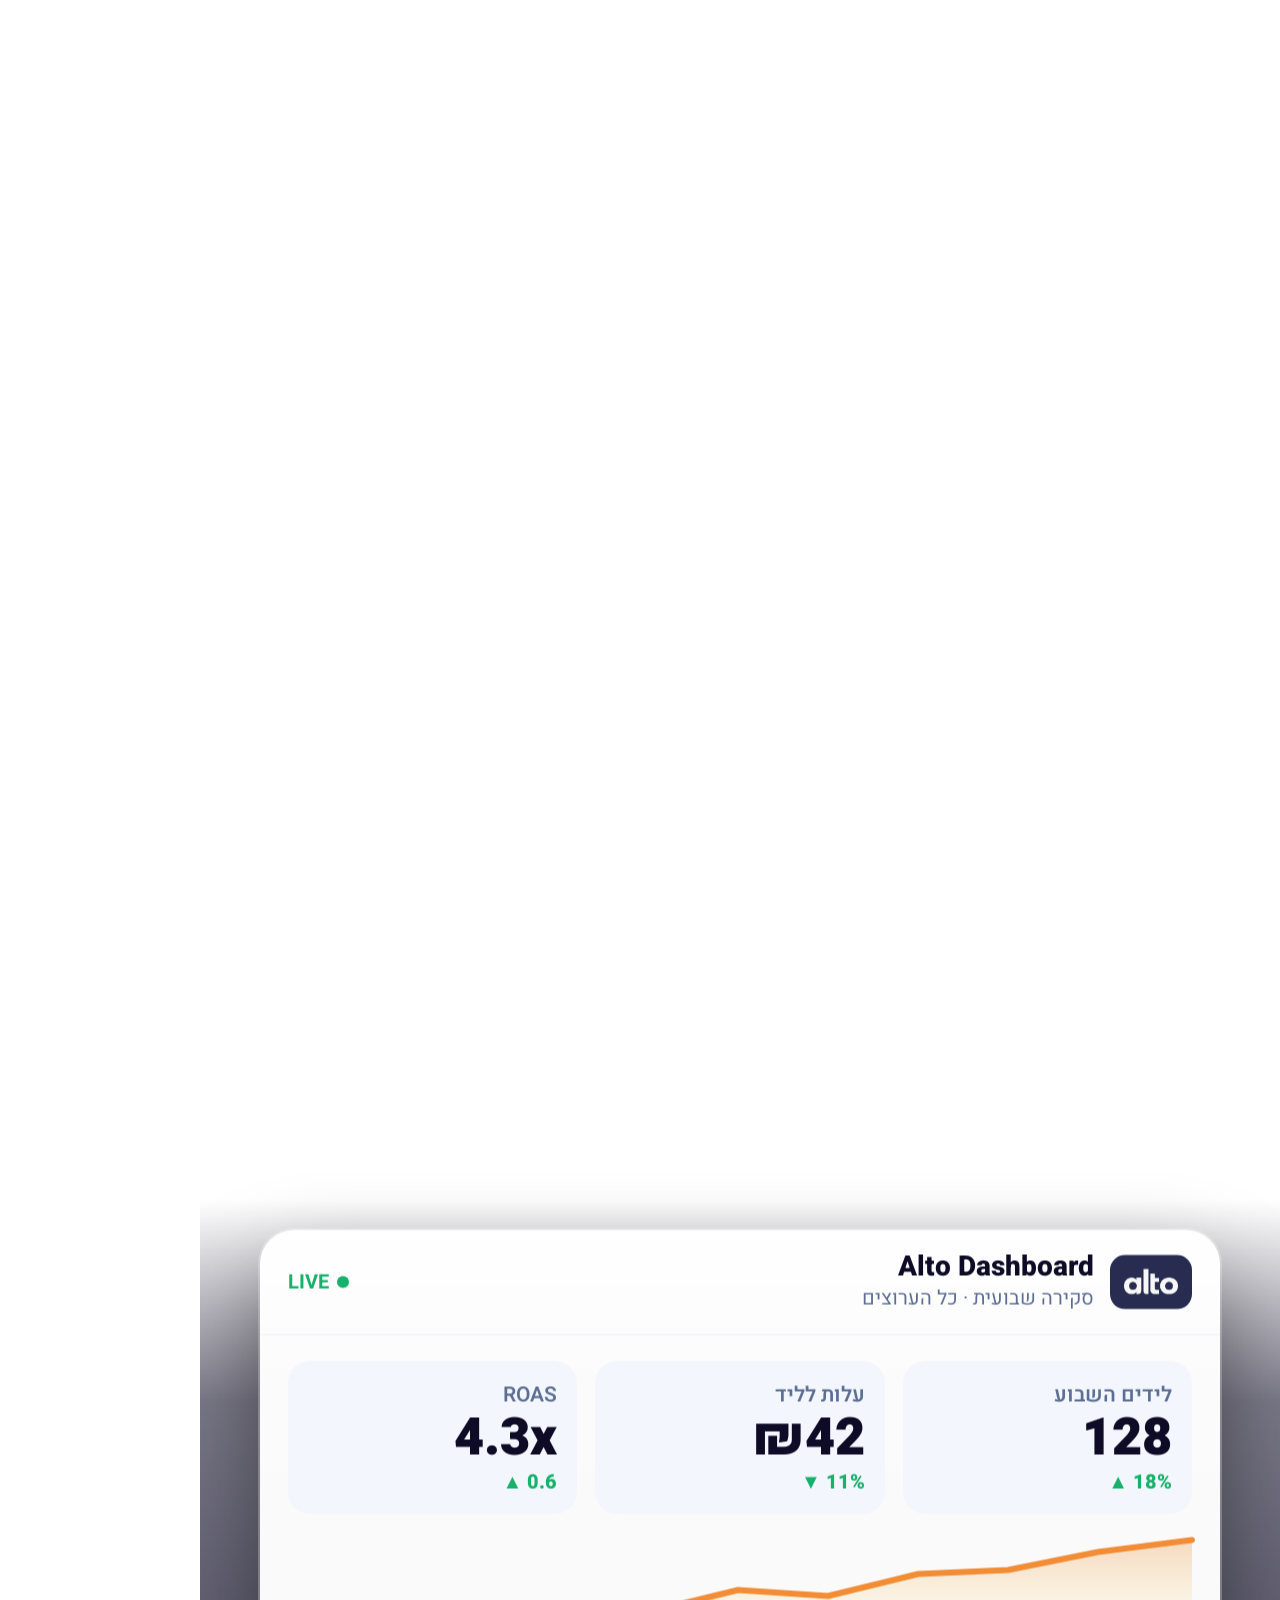
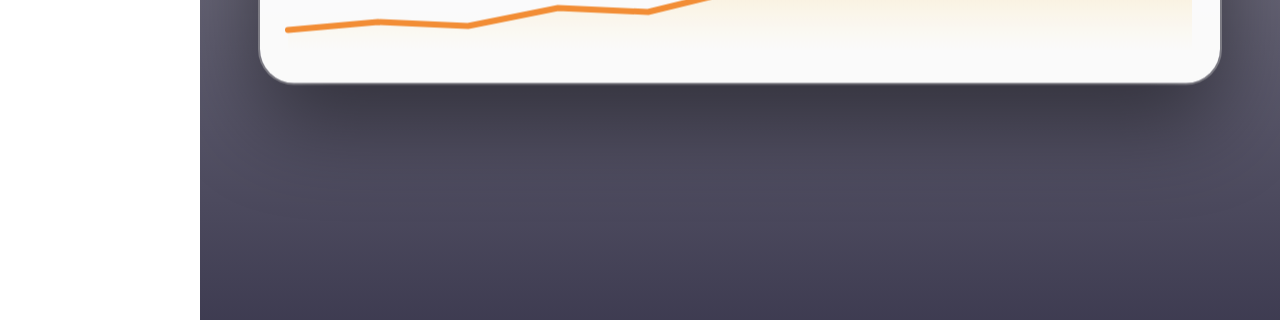
==== commit 28be5788: "Rebrand reel overlay to Alto brand book; drop top captions; add brand assets and guide Co-Authored-B" ====
--- a/video/reel-overlay/overlay.html
+++ b/video/reel-overlay/overlay.html
@@ -12,14 +12,14 @@
   Speaker's face sits at ~x 396–892, y 470–966, so graphics live in two bands:
   TOP (y 250–440) for captions and LOWER (y 1000–1560) for dashboard UI.
 */
-:root{--n950:#030A1C;--n900:#061433;--n800:#0A1E4A;--n700:#123070;--b500:#2E6BFF;--b400:#4F86FF;--b300:#8DB0FF;--b100:#DCE7FF;--ink:#0A1E4A;--muted:#5C6F93;--line:#D5DFF0;--ok:#16B26B;--warn:#FF9F1A;--bad:#F2545B}
+:root{--n950:#0E0B26;--n900:#0E0B26;--n800:#282C51;--n700:#3A3F6E;--b500:#282C51;--b400:#3A3F6E;--b300:#FAED64;--b100:#F7F7F7;--or:#F28D35;--ye:#FAED64;--grad:linear-gradient(135deg,#FAED64 0%,#F28D35 100%);--ink:#0E0B26;--muted:#5C6F93;--line:#D5DFF0;--ok:#16B26B;--warn:#FF9F1A;--bad:#F2545B}
 *{box-sizing:border-box;margin:0;padding:0}
 html,body{width:1080px;height:1920px;background:transparent;overflow:hidden;font-family:'Heebo',sans-serif;color:#fff;-webkit-font-smoothing:antialiased}
 body.preview{background:#555 linear-gradient(180deg,#6b7280,#374151)}
 #stage{position:relative;width:1080px;height:1920px;overflow:hidden}
 .el{position:absolute;opacity:0;will-change:transform,opacity}
-#shade{position:absolute;left:0;right:0;top:1200px;height:720px;background:linear-gradient(180deg,rgba(3,10,28,0) 0%,rgba(3,10,28,.55) 28%,rgba(3,10,28,.8) 100%);opacity:0}
-#shadeTop{position:absolute;left:0;right:0;top:0;height:380px;background:linear-gradient(0deg,rgba(3,10,28,0) 0%,rgba(3,10,28,.45) 60%,rgba(3,10,28,.6) 100%);opacity:0}
+#shade{position:absolute;left:0;right:0;top:1200px;height:720px;background:linear-gradient(180deg,rgba(14,11,38,0) 0%,rgba(14,11,38,.55) 28%,rgba(14,11,38,.8) 100%);opacity:0}
+#shadeTop{position:absolute;left:0;right:0;top:0;height:380px;background:linear-gradient(0deg,rgba(14,11,38,0) 0%,rgba(14,11,38,.45) 60%,rgba(14,11,38,.6) 100%);opacity:0}
 
 /* captions (top band) */
 .cap{left:60px;right:60px;top:110px;display:flex;justify-content:center}
@@ -34,8 +34,11 @@
 /* glass card */
 .card{left:60px;width:960px;top:1230px;background:rgba(255,255,255,.97);color:var(--ink);border-radius:34px;box-shadow:0 40px 90px rgba(0,0,0,.45),0 0 0 2px rgba(255,255,255,.4);overflow:hidden}
 .card .hd{display:flex;align-items:center;gap:16px;padding:22px 28px;border-bottom:1.5px solid #E7EDF7}
-.logo{width:54px;height:54px;border-radius:15px;background:var(--n800);display:flex;align-items:center;justify-content:center;flex:none}
+.logo{height:54px;min-width:54px;padding:0 14px;border-radius:15px;background:var(--n800);display:flex;align-items:center;justify-content:center;flex:none}
+.logo img{height:25px;display:block}
 .logo svg{width:36px;height:36px;color:#fff}
+.logo.ai{background:var(--grad);padding:0}
+.logo.ai svg{width:32px;height:32px;color:var(--ink)}
 .hd b{font-size:28px;font-weight:800;display:block;line-height:1.1}
 .hd small{font-size:20px;color:var(--muted)}
 .live{margin-inline-start:auto;display:flex;align-items:center;gap:8px;font-size:20px;font-weight:700;color:var(--ok)}
@@ -52,12 +55,12 @@
 
 /* hub */
 .hub{left:60px;width:960px;top:1230px;height:520px}
-.node{position:absolute;left:380px;top:300px;width:200px;height:200px;border-radius:50%;background:radial-gradient(circle at 35% 30%,#4F86FF,#1F4FD6);display:flex;flex-direction:column;align-items:center;justify-content:center;box-shadow:0 0 0 14px rgba(46,107,255,.18),0 30px 70px rgba(31,79,214,.6);font-weight:900;font-size:34px;direction:ltr}
-.node svg{width:62px;height:62px;stroke:#fff;fill:none;stroke-width:2;margin-bottom:4px}
+.node{position:absolute;left:380px;top:300px;width:200px;height:200px;border-radius:50%;background:var(--grad);color:var(--ink);display:flex;flex-direction:column;align-items:center;justify-content:center;box-shadow:0 0 0 14px rgba(242,141,53,.22),0 30px 70px rgba(242,141,53,.45);font-weight:900;font-size:34px;direction:ltr}
+.node svg{width:62px;height:62px;color:var(--ink);margin-bottom:4px}
 .src{position:absolute;top:0;width:280px;height:130px;border-radius:26px;background:#fff;color:var(--ink);display:flex;flex-direction:column;align-items:center;justify-content:center;font-size:34px;font-weight:900;box-shadow:0 20px 50px rgba(0,0,0,.35)}
 .src small{font-size:20px;color:var(--muted);font-weight:600;direction:ltr}
 .hub svg.wires{position:absolute;inset:0;width:960px;height:520px;overflow:visible}
-.hub svg.wires path{fill:none;stroke:#8DB0FF;stroke-width:5;stroke-linecap:round;stroke-dasharray:10 12}
+.hub svg.wires path{fill:none;stroke:#F28D35;stroke-width:5;stroke-linecap:round;stroke-dasharray:10 12}
 
 /* chat */
 .chat{height:560px}
@@ -65,15 +68,15 @@
 .msg{position:absolute;max-width:640px;padding:16px 24px;border-radius:26px;font-size:28px;font-weight:600;line-height:1.35}
 .msg.me{left:24px;background:var(--b500);color:#fff;border-bottom-left-radius:8px}
 .msg.ai{right:24px;background:#fff;color:var(--ink);border:1.5px solid #E2E9F5;border-bottom-right-radius:8px;box-shadow:0 6px 16px rgba(10,30,74,.06)}
-.msg.ai b{color:var(--b500)}
+.msg.ai b{color:var(--ink);font-weight:800;background:linear-gradient(transparent 58%,rgba(250,237,100,.85) 58%)}
 .dots{display:flex;gap:8px;padding:6px 4px}
 .dots i{width:12px;height:12px;border-radius:50%;background:#9AA8C2;display:block}
 .inbar{display:flex;align-items:center;gap:14px;padding:18px 24px;border-top:1.5px solid #E7EDF7;background:#fff}
 .inbar .in{flex:1;height:62px;border-radius:31px;background:#F1F4FA;display:flex;align-items:center;padding:0 26px;font-size:26px;color:#8A99B8;white-space:nowrap;overflow:hidden}
 .inbar .in.typing{color:var(--ink)}
-.inbar .send{width:62px;height:62px;border-radius:50%;background:var(--b500);display:flex;align-items:center;justify-content:center;flex:none}
-.inbar .send svg{width:30px;height:30px;stroke:#fff;fill:none;stroke-width:3;stroke-linecap:round;stroke-linejoin:round}
-.caret{display:inline-block;width:3px;height:30px;background:var(--b500);vertical-align:middle;margin-inline-start:2px}
+.inbar .send{width:62px;height:62px;border-radius:50%;background:var(--grad);display:flex;align-items:center;justify-content:center;flex:none}
+.inbar .send svg{width:30px;height:30px;stroke:var(--ink);fill:none;stroke-width:3;stroke-linecap:round;stroke-linejoin:round}
+.caret{display:inline-block;width:3px;height:30px;background:var(--or);vertical-align:middle;margin-inline-start:2px}
 
 /* chips */
 .chips{left:60px;right:60px;top:1080px;display:flex;flex-direction:column;align-items:center;gap:22px}
@@ -85,14 +88,14 @@
 .scr{width:100%;height:100%;border-radius:56px;overflow:hidden;background:#EFE7DD;color:#111}
 .wa-h{height:150px;background:#0B5C4E;display:flex;align-items:flex-end;gap:16px;padding:0 26px 22px;color:#fff}
 .wa-h .gav{width:64px;height:64px;border-radius:50%;background:#fff;display:flex;align-items:center;justify-content:center}
-.wa-h .gav svg{width:42px;height:42px;color:var(--ink)}
+.wa-h .gav img{width:48px;display:block}
 .wa-h b{display:block;font-size:26px;font-weight:700}
 .wa-h small{font-size:19px;opacity:.85}
 .wa-b{position:relative;padding:22px 20px}
 .wa-m{position:absolute;max-width:440px;padding:14px 20px 10px;border-radius:18px;font-size:25px;line-height:1.35;box-shadow:0 2px 3px rgba(0,0,0,.1)}
 .wa-m.me{left:20px;background:#D9FDD3}
 .wa-m.bot{right:20px;background:#fff}
-.wa-m .who{display:block;font-size:20px;font-weight:800;color:#1F4FD6;margin-bottom:2px;direction:ltr;text-align:right}
+.wa-m .who{display:block;font-size:20px;font-weight:800;color:#D9731C;margin-bottom:2px;direction:ltr;text-align:right}
 .wa-m .tm{display:block;text-align:left;font-size:16px;color:#667781;margin-top:2px}
 
 /* checklist / monitor / rules / notifications */
@@ -117,13 +120,13 @@
 
 /* outro */
 .outro{left:60px;right:60px;top:1240px;display:flex;flex-direction:column;align-items:center;text-align:center}
-.lock{display:flex;align-items:center;gap:26px;direction:ltr}
-.lock svg{width:120px;height:120px;color:#fff}
-.lock b{font-size:130px;font-weight:900;letter-spacing:.06em;line-height:1}
+.lock{display:flex;align-items:flex-end;justify-content:center;gap:34px;direction:ltr}
+.lock img{width:520px;display:block}
+.lock svg.arrow{width:110px;height:300px;flex:none;overflow:visible}
 .outro h2{font-size:64px;font-weight:900;margin-top:30px}
-.outro h2 b{color:var(--b300)}
+.outro h2 b{background:var(--grad);-webkit-background-clip:text;background-clip:text;color:transparent}
 .ints{display:flex;gap:14px;margin-top:28px;flex-wrap:wrap;justify-content:center}
-.ints span{background:rgba(255,255,255,.12);border:2px solid rgba(255,255,255,.3);border-radius:999px;padding:10px 22px;font-size:26px;font-weight:800;direction:ltr}
+.ints span{background:rgba(247,247,247,.1);border:2px solid rgba(242,141,53,.55);border-radius:999px;padding:10px 22px;font-size:26px;font-weight:800;direction:ltr}
 </style>
 </head>
 <body>
@@ -132,25 +135,22 @@
   <symbol id="spark" viewBox="0 0 24 24"><path d="M12 2.5l2.2 5.6 5.8 2.2-5.8 2.2L12 18l-2.2-5.5L4 10.3l5.8-2.2z" fill="currentColor"/></symbol>
 </defs></svg>
 <div id="stage">
-<div id="shade"></div><div id="shadeTop"></div>
+<div id="shade"></div>
 
 <!-- ── S0 · internal dashboard (0–8.9) ── -->
-<div class="el cap" data-in="1.16" data-out="5.2" data-fx="pop"><div><span class="kick">פיתחנו אצלנו</span>דשבורד <b>AI</b> פנימי</div></div>
-<div class="el cap white" data-in="5.28" data-out="8.85" data-fx="pop"><div>ערך בכל מקום <b>שאפשר</b></div></div>
 <div class="el card" id="kpiCard" data-in="1.7" data-out="8.85" data-fx="up">
-  <div class="hd"><div class="logo"><svg><use href="#mark"/></svg></div><div><b>Alto Dashboard</b><small>סקירה שבועית · כל הערוצים</small></div><div class="live"><i></i>LIVE</div></div>
+  <div class="hd"><div class="logo"><img src="assets/alto-logo-06.png" alt="alto"></div><div><b>Alto Dashboard</b><small>סקירה שבועית · כל הערוצים</small></div><div class="live"><i></i>LIVE</div></div>
   <div class="kpis">
     <div class="kpi"><small>לידים השבוע</small><b data-count="128">0</b><em>▲ 18%</em></div>
     <div class="kpi"><small>עלות לליד</small><b data-count="42" data-pre="₪">0</b><em>▼ 11%</em></div>
     <div class="kpi"><small>ROAS</small><b data-count="4.3" data-dec="1" data-post="x">0</b><em>▲ 0.6</em></div>
   </div>
-  <div class="spark"><svg viewBox="0 0 904 120"><defs><linearGradient id="g1" x1="0" x2="0" y1="0" y2="1"><stop offset="0" stop-color="#2E6BFF" stop-opacity=".25"/><stop offset="1" stop-color="#2E6BFF" stop-opacity="0"/></linearGradient></defs>
+  <div class="spark"><svg viewBox="0 0 904 120"><defs><linearGradient id="g1" x1="0" x2="0" y1="0" y2="1"><stop offset="0" stop-color="#F28D35" stop-opacity=".3"/><stop offset="1" stop-color="#FAED64" stop-opacity="0"/></linearGradient></defs>
     <path id="sparkFill" d="M0 100 L90 92 L180 96 L270 78 L360 82 L450 60 L540 66 L630 44 L720 40 L810 22 L904 10 L904 120 L0 120 Z" fill="url(#g1)"/>
-    <path id="sparkLine" d="M0 100 L90 92 L180 96 L270 78 L360 82 L450 60 L540 66 L630 44 L720 40 L810 22 L904 10" fill="none" stroke="#2E6BFF" stroke-width="6" stroke-linecap="round" stroke-linejoin="round"/></svg></div>
+    <path id="sparkLine" d="M0 100 L90 92 L180 96 L270 78 L360 82 L450 60 L540 66 L630 44 L720 40 L810 22 L904 10" fill="none" stroke="#F28D35" stroke-width="6" stroke-linecap="round" stroke-linejoin="round"/></svg></div>
 </div>
 
 <!-- ── S1 · connected AI chat (9–19) ── -->
-<div class="el cap" data-in="9.0" data-out="13.5" data-fx="pop"><div><span class="kick">פיצ׳ר לדוגמה</span>מחובר לכל <b>הנתונים</b></div></div>
 <div class="el hub" id="hub" data-in="10.4" data-out="13.55" data-fx="fade">
   <svg class="wires" viewBox="0 0 960 520"><path id="w1" d="M820 130 C 820 260, 600 300, 560 360"/><path id="w2" d="M480 130 L480 300"/><path id="w3" d="M140 130 C 140 260, 360 300, 400 360"/></svg>
   <div class="src" id="src1" style="right:0">מתחרים<small>Ads Library</small></div>
@@ -158,41 +158,30 @@
   <div class="src" id="src3" style="left:0">פלטפורמות<small>CRM · Analytics</small></div>
   <div class="node" id="node"><svg viewBox="0 0 24 24"><use href="#spark"/></svg>Alto AI</div>
 </div>
-<div class="el cap blue" data-in="14.24" data-out="19.0" data-fx="pop"><div>צ׳אט <b>AI</b> לכל לקוח</div></div>
 <div class="el card chat" id="chat" data-in="13.64" data-out="35.3" data-fx="up">
-  <div class="hd"><div class="logo" style="background:var(--b500)"><svg style="width:32px;height:32px"><use href="#spark"/></svg></div><div><b>Alto AI</b><small>מכיר את כל השיווק של העסק</small></div><div class="live"><i></i>זמין 24/7</div></div>
+  <div class="hd"><div class="logo ai"><svg><use href="#spark"/></svg></div><div><b>Alto AI</b><small>מכיר את כל השיווק של העסק</small></div><div class="live"><i></i>זמין 24/7</div></div>
   <div class="area" id="chatArea"></div>
   <div class="inbar"><div class="in" id="chatIn">שאלו כל דבר על השיווק שלכם…</div><div class="send"><svg viewBox="0 0 24 24"><path d="M20 12H5M11 6l-6 6 6 6"/></svg></div></div>
 </div>
 
 <!-- ── S2/S3 · questions & self-serve (19–35) ── -->
-<div class="el cap white" data-in="19.14" data-out="26.5" data-fx="pop"><div>שואלים <b>כל דבר</b></div></div>
-<div class="el cap blue" data-in="26.6" data-out="29.2" data-fx="pop"><div>תשובה <b>תוך שניות</b></div></div>
-<div class="el cap" data-in="29.28" data-out="32.4" data-fx="pop"><div>בלי לחכות<br><b>למנהל הקמפיינים</b></div></div>
-<div class="el cap white" data-in="32.46" data-out="35.3" data-fx="pop"><div>נכנסים · שואלים · <b>מקבלים</b></div></div>
 
 <!-- ── S4 · WhatsApp (35.4–44.2) ── -->
-<div class="el cap" data-in="35.5" data-out="37.85" data-fx="pop"><div>אפילו <b>בלי להיכנס</b></div></div>
-<div class="el cap blue" data-in="37.9" data-out="44.2" data-fx="pop"><div><span class="kick" style="color:#fff">אותו מוח שמכיר את כל השיווק</span>גם בקבוצת <b>הוואטסאפ</b></div></div>
 <div class="el phone" id="phone" data-in="36.42" data-out="44.2" data-fx="rise">
   <div class="scr">
-    <div class="wa-h"><div class="gav"><svg><use href="#mark"/></svg></div><div><b>שיווק · העסק שלך × Alto</b><small>את/ה, Alto AI, צוות Alto</small></div></div>
+    <div class="wa-h"><div class="gav"><img src="assets/alto-logo-07.png" alt="alto"></div><div><b>שיווק · העסק שלך × Alto</b><small>את/ה, Alto AI, צוות Alto</small></div></div>
     <div class="wa-b" id="waBody"></div>
   </div>
 </div>
 
 <!-- ── S5 · dashboard + always evolving (44.2–50.6) ── -->
-<div class="el cap white" data-in="46.46" data-out="48.6" data-fx="pop"><div>או ישר <b>מהדשבורד</b></div></div>
-<div class="el cap blue" data-in="48.68" data-out="50.7" data-fx="pop"><div>🚀 מתפתח <b>כל הזמן</b></div></div>
 <div class="el card chat" id="chat2" data-in="46.46" data-out="50.7" data-fx="up">
-  <div class="hd"><div class="logo" style="background:var(--b500)"><svg style="width:32px;height:32px"><use href="#spark"/></svg></div><div><b>Alto AI</b><small>מכיר את כל השיווק של העסק</small></div><div class="live"><i></i>זמין 24/7</div></div>
+  <div class="hd"><div class="logo ai"><svg><use href="#spark"/></svg></div><div><b>Alto AI</b><small>מכיר את כל השיווק של העסק</small></div><div class="live"><i></i>זמין 24/7</div></div>
   <div class="area" id="chatArea2"></div>
   <div class="inbar"><div class="in" id="chatIn2">שאלו כל דבר על השיווק שלכם…</div><div class="send"><svg viewBox="0 0 24 24"><path d="M20 12H5M11 6l-6 6 6 6"/></svg></div></div>
 </div>
 
 <!-- ── S6 · not a gimmick, real value (50.8–62.1) ── -->
-<div class="el cap" data-in="51.66" data-out="58.2" data-fx="pop"><div>לא עוד ״וואו״<br><b>לשיחת מכירה</b></div></div>
-<div class="el cap blue" data-in="58.26" data-out="62.1" data-fx="pop"><div>מה מביא <b>ערך אמיתי?</b></div></div>
 <div class="el card" data-in="59.22" data-out="62.1" data-fx="up" style="top:1260px">
   <div class="list">
     <div class="row el" data-in="59.64" data-out="62.1" data-fx="pop" style="position:relative"><div class="tick"><svg viewBox="0 0 24 24"><path d="M5 12.5l4.5 4.5L19 7.5"/></svg></div>ערך ללקוחות שלנו</div>
@@ -201,14 +190,12 @@
 </div>
 
 <!-- ── S7 · watches the account 24/7 (62.2–71.7) ── -->
-<div class="el cap" data-in="62.2" data-out="67.1" data-fx="pop"><div>יושב על החשבון <b>24/7</b></div></div>
-<div class="el cap white" data-in="67.18" data-out="71.75" data-fx="pop"><div>🌙 גם כשאנחנו <b>ישנים</b></div></div>
 <div class="el card" id="mon" data-in="63.14" data-out="71.75" data-fx="up">
-  <div class="hd"><div class="logo"><svg><use href="#mark"/></svg></div><div><b>ניטור קמפיינים</b><small>Alto AI · בזמן אמת</small></div><div class="live"><i></i>LIVE</div></div>
+  <div class="hd"><div class="logo"><img src="assets/alto-logo-06.png" alt="alto"></div><div><b>ניטור קמפיינים</b><small>Alto AI · בזמן אמת</small></div><div class="live"><i></i>LIVE</div></div>
   <div class="chart"><div class="night el" id="night" data-in="67.4" data-out="71.75" data-fx="pop">🌙 03:12</div>
     <svg viewBox="0 0 904 170"><path d="M0 150 L904 150" stroke="#E3E9F4" stroke-width="2"/><path d="M0 100 L904 100" stroke="#EEF2F8" stroke-width="2"/><path d="M0 50 L904 50" stroke="#EEF2F8" stroke-width="2"/>
-      <path id="monLine" d="M0 120 L75 110 L150 116 L225 96 L300 102 L375 80 L450 86 L525 64 L600 70 L675 52 L750 58 L825 40 L904 34" fill="none" stroke="#2E6BFF" stroke-width="6" stroke-linecap="round" stroke-linejoin="round"/>
-      <circle id="monDot" r="11" fill="#2E6BFF" stroke="#fff" stroke-width="4"/></svg></div>
+      <path id="monLine" d="M0 120 L75 110 L150 116 L225 96 L300 102 L375 80 L450 86 L525 64 L600 70 L675 52 L750 58 L825 40 L904 34" fill="none" stroke="#F28D35" stroke-width="6" stroke-linecap="round" stroke-linejoin="round"/>
+      <circle id="monDot" r="11" fill="#F28D35" stroke="#fff" stroke-width="4"/></svg></div>
   <div class="reco">
     <div class="el" data-in="64.76" data-out="71.75" data-fx="end" style="position:relative">💡 המלצה: להעלות תקציב ב־15% לקמפיין הלידים</div>
     <div class="el" data-in="65.62" data-out="71.75" data-fx="end" style="position:relative">💡 המלצה: לבדוק קהל Lookalike חדש</div>
@@ -216,10 +203,8 @@
 </div>
 
 <!-- ── S8 · rules & alerts (71.8–82.5) ── -->
-<div class="el cap" data-in="71.8" data-out="77.4" data-fx="pop"><div>💰 במיוחד <b>בתקציבים גבוהים</b></div></div>
-<div class="el cap blue" data-in="77.46" data-out="82.55" data-fx="pop"><div>⚡ מתריע <b>לבד</b></div></div>
 <div class="el card" id="rules" data-in="74.68" data-out="78.6" data-fx="up">
-  <div class="hd"><div class="logo"><svg><use href="#mark"/></svg></div><div><b>החוקים שהגדרנו</b><small>Alto AI בודק אותם כל הזמן</small></div></div>
+  <div class="hd"><div class="logo"><img src="assets/alto-logo-06.png" alt="alto"></div><div><b>החוקים שהגדרנו</b><small>Alto AI בודק אותם כל הזמן</small></div></div>
   <div class="rules">
     <span class="rule el" data-in="75.34" data-out="78.6" data-fx="pop" style="position:relative">CTR מתחת ל־1%</span>
     <span class="rule el" data-in="76.0" data-out="78.6" data-fx="pop" style="position:relative">עלות לליד מעל ₪60</span>
@@ -236,9 +221,8 @@
 </div>
 
 <!-- ── S9 · outro (82.6–87.16) ── -->
-<div class="el cap" data-in="82.76" data-out="87.2" data-fx="pop"><div>הרבה דברים <b>שאנחנו מחברים</b></div></div>
 <div class="el outro" data-in="83.4" data-out="87.2" data-fx="up">
-  <div class="lock"><svg><use href="#mark"/></svg><b>ALTO</b></div>
+  <div class="lock"><svg class="arrow" viewBox="0 0 110 300"><defs><linearGradient id="ga" x1="0" x2="0" y1="1" y2="0"><stop offset="0" stop-color="#FAED64"/><stop offset="1" stop-color="#F28D35"/></linearGradient></defs><path id="arrowPath" d="M55 296 L55 14 M10 62 L55 14 L100 62" fill="none" stroke="url(#ga)" stroke-width="22" stroke-linecap="butt" stroke-linejoin="miter"/></svg><img src="assets/alto-logo-17.png" alt="alto – למותגים שמכוונים גבוה"></div>
   <h2 class="el" data-in="84.82" data-out="87.2" data-fx="pop" style="position:relative">הכול כדי <b>לייצר ערך.</b></h2>
   <div class="ints"><span>Meta</span><span>Google</span><span>TikTok</span><span>WhatsApp</span><span>CRM</span></div>
 </div>
@@ -283,8 +267,6 @@
 function shade() {
   const v = Math.max(...LOWER.map(n => +n.style.opacity || 0));
   $('#shade').style.opacity = clamp(v * 1.2);
-  const c = Math.max(...[...document.querySelectorAll('.cap')].map(n => +n.style.opacity || 0));
-  $('#shadeTop').style.opacity = c * .9;
 }
 
 /* KPI count-ups + sparkline */
@@ -398,9 +380,12 @@
 /* notifications stack: the second one slides in under the first */
 function s8() { $('#n1').style.top = '1230px'; $('#n2').style.top = '1450px'; }
 
+const ARROW_LEN = 400;
+$('#arrowPath').style.strokeDasharray = ARROW_LEN;
+function s9(t) { $('#arrowPath').style.strokeDashoffset = ARROW_LEN * (1 - E.inOut(prog(t, 83.7, 84.6))); }
 function renderAt(t) {
   t = clamp(t, 0, DUR - 1e-3);
-  anim(t); s0(t); s1(t); chat1(t); chat2(t); s4(t); s7(t); s8(t);
+  anim(t); s9(t); s0(t); s1(t); chat1(t); chat2(t); s4(t); s7(t); s8(t);
   typeInto($('#chatIn'), 'שאלו כל דבר על השיווק שלכם', t, 16.3, 18.4, 'שאלו כל דבר על השיווק שלכם…');
   typeInto($('#chatIn2'), 'מה כדאי לשפר השבוע?', t, 46.6, 46.95, 'שאלו כל דבר על השיווק שלכם…');
   shade();
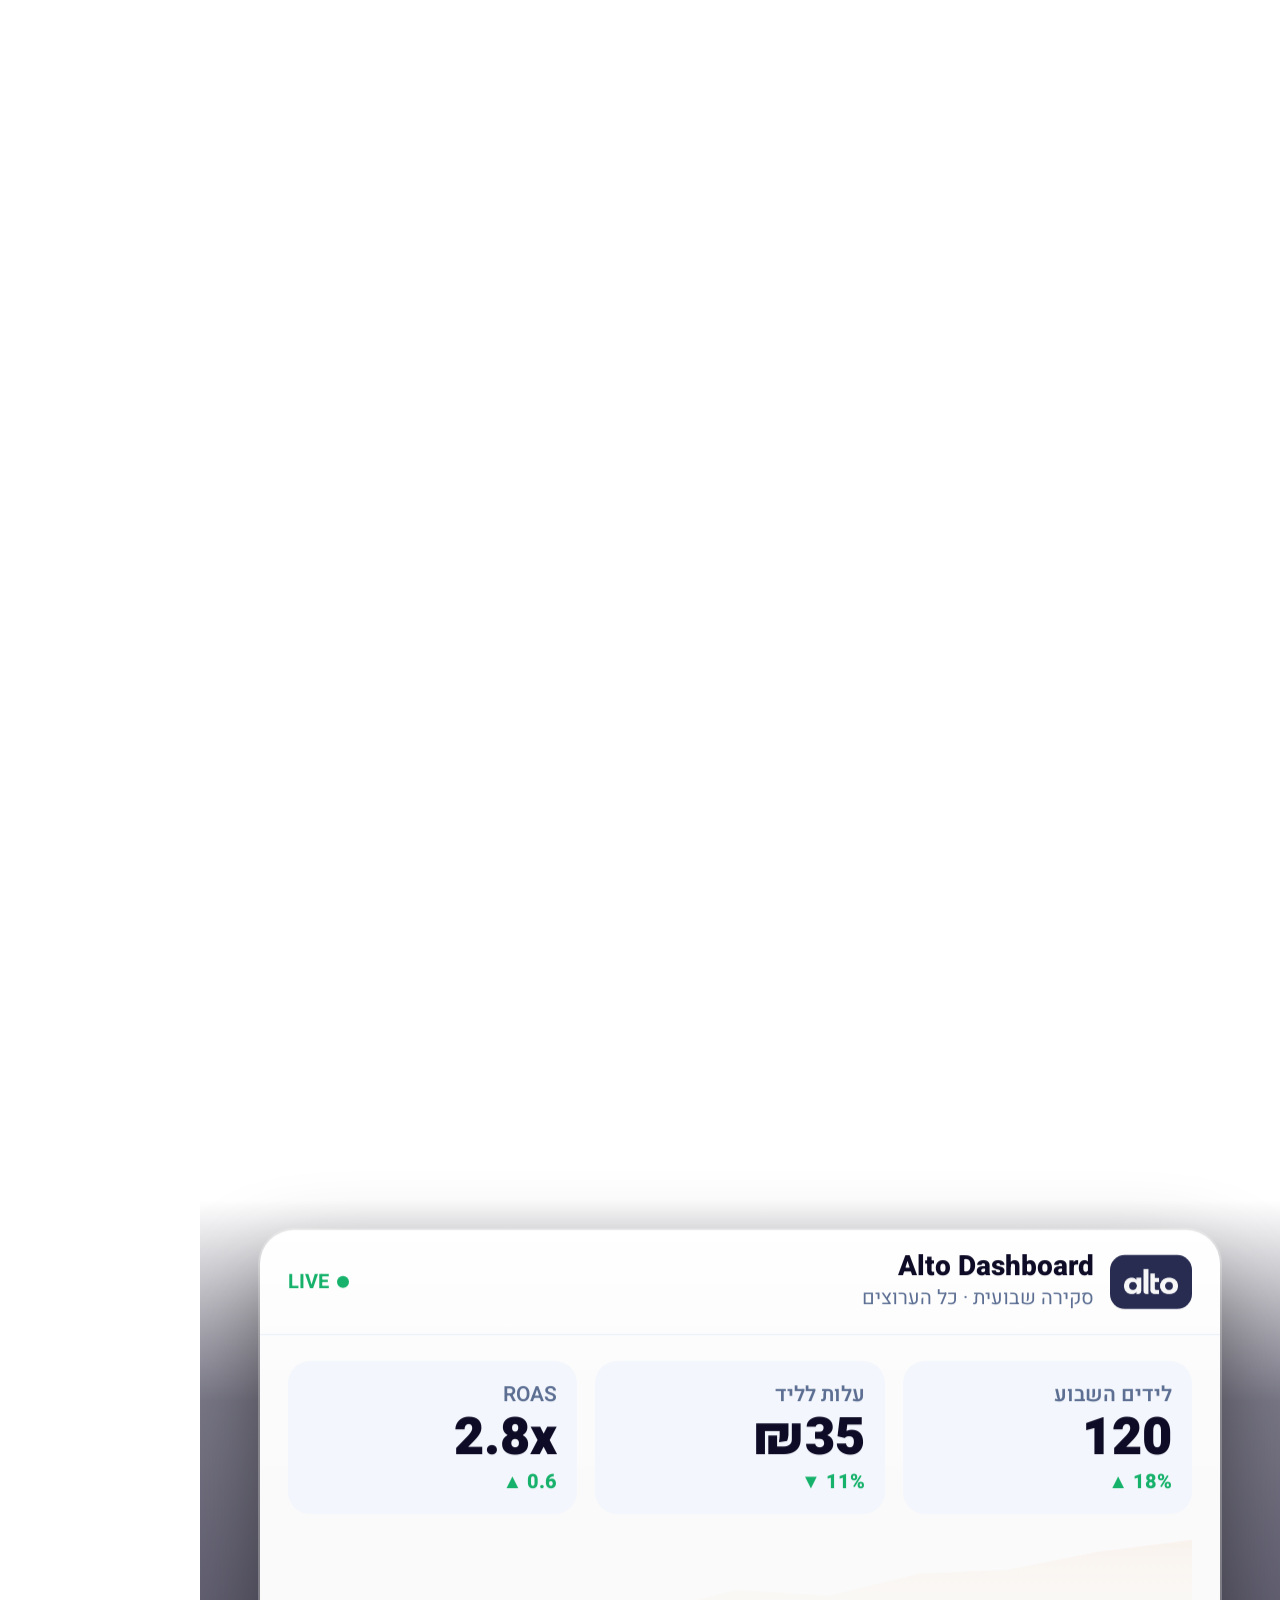
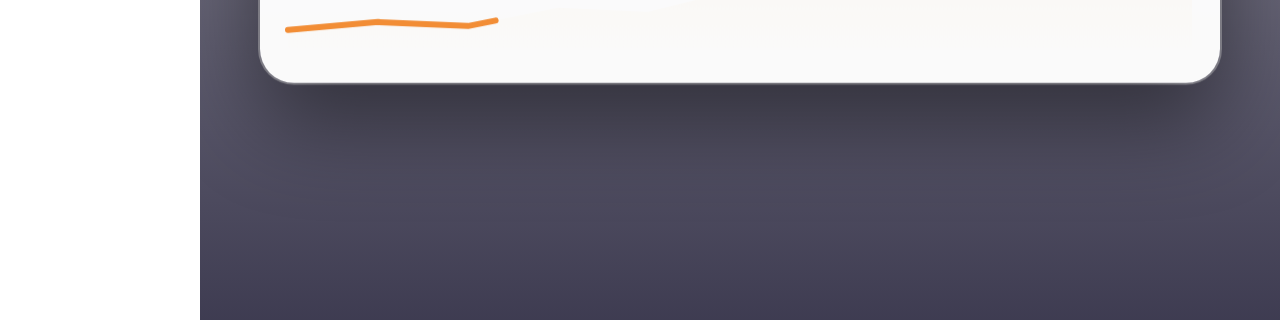
==== commit 9ed3e301: "Reel: client-results counters replace value checklist; outro tagline types in, arrow and closing lin" ====
--- a/video/reel-overlay/overlay.html
+++ b/video/reel-overlay/overlay.html
@@ -99,6 +99,16 @@
 .wa-m .tm{display:block;text-align:left;font-size:16px;color:#667781;margin-top:2px}
 
 /* checklist / monitor / rules / notifications */
+.vals{display:flex;gap:18px;padding:26px 28px 6px}
+.val{flex:1;background:#F7F7F7;border-radius:22px;padding:18px 22px}
+.val small{font-size:22px;color:var(--muted);font-weight:600}
+.val b{display:block;font-size:62px;font-weight:900;line-height:1.1;direction:ltr;text-align:right;color:var(--ink)}
+.val em{font-style:normal;font-size:22px;font-weight:800;color:var(--ok);direction:ltr;display:block;text-align:right}
+.bars{display:flex;align-items:flex-end;gap:16px;height:210px;padding:10px 28px 24px;direction:ltr}
+.bar{flex:1;height:100%;display:flex;flex-direction:column;justify-content:flex-end;align-items:center;gap:8px}
+.bar i{display:block;width:100%;border-radius:12px 12px 4px 4px;background:#E4E6EF;height:0}
+.bar.now i{background:var(--grad)}
+.bar span{font-size:19px;color:var(--muted);font-weight:700}
 .list{padding:18px 30px 28px}
 .row{display:flex;align-items:center;gap:18px;padding:18px 6px;font-size:36px;font-weight:800;border-bottom:1.5px solid #EDF1F8}
 .row:last-child{border:0}
@@ -120,11 +130,10 @@
 
 /* outro */
 .outro{left:60px;right:60px;top:1240px;display:flex;flex-direction:column;align-items:center;text-align:center}
-.lock{display:flex;align-items:flex-end;justify-content:center;gap:34px;direction:ltr}
-.lock img{width:520px;display:block}
-.lock svg.arrow{width:110px;height:300px;flex:none;overflow:visible}
-.outro h2{font-size:64px;font-weight:900;margin-top:30px}
-.outro h2 b{background:var(--grad);-webkit-background-clip:text;background-clip:text;color:transparent}
+.lock{display:flex;justify-content:center}
+.lock img{width:560px;display:block}
+.tagline{margin-top:30px;font-size:50px;font-weight:300;letter-spacing:.06em;color:#F7F7F7;height:70px;white-space:pre}
+.tagline span{display:inline-block}
 .ints{display:flex;gap:14px;margin-top:28px;flex-wrap:wrap;justify-content:center}
 .ints span{background:rgba(247,247,247,.1);border:2px solid rgba(242,141,53,.55);border-radius:999px;padding:10px 22px;font-size:26px;font-weight:800;direction:ltr}
 </style>
@@ -181,11 +190,16 @@
   <div class="inbar"><div class="in" id="chatIn2">שאלו כל דבר על השיווק שלכם…</div><div class="send"><svg viewBox="0 0 24 24"><path d="M20 12H5M11 6l-6 6 6 6"/></svg></div></div>
 </div>
 
-<!-- ── S6 · not a gimmick, real value (50.8–62.1) ── -->
-<div class="el card" data-in="59.22" data-out="62.1" data-fx="up" style="top:1260px">
-  <div class="list">
-    <div class="row el" data-in="59.64" data-out="62.1" data-fx="pop" style="position:relative"><div class="tick"><svg viewBox="0 0 24 24"><path d="M5 12.5l4.5 4.5L19 7.5"/></svg></div>ערך ללקוחות שלנו</div>
-    <div class="row el" data-in="61.3" data-out="62.1" data-fx="pop" style="position:relative"><div class="tick"><svg viewBox="0 0 24 24"><path d="M5 12.5l4.5 4.5L19 7.5"/></svg></div>ערך לנו כסוכנות</div>
+<!-- ── S6 · real value = client results (58.3–62.1) ── -->
+<div class="el card" id="valueCard" data-in="58.9" data-out="62.1" data-fx="up" style="top:1240px">
+  <div class="hd"><div class="logo"><img src="assets/alto-logo-06.png" alt="alto"></div><div><b>תוצאות ללקוח</b><small>החודש · מול החודש שעבר</small></div><div class="live"><i></i>LIVE</div></div>
+  <div class="vals">
+    <div class="val"><small>הכנסות מהקמפיינים</small><b data-count="486000" data-pre="₪" data-sep="1">₪0</b><em>▲ 32%</em></div>
+    <div class="val"><small>החזר על ההשקעה (ROAS)</small><b data-count="5.2" data-dec="1" data-post="x">0x</b><em>▲ 1.4</em></div>
+  </div>
+  <div class="bars">
+    <div class="bar" style="--h:.34"><i></i><span>מאי</span></div><div class="bar" style="--h:.42"><i></i><span>יוני</span></div><div class="bar" style="--h:.5"><i></i><span>יולי</span></div>
+    <div class="bar" style="--h:.63"><i></i><span>אוג׳</span></div><div class="bar" style="--h:.76"><i></i><span>ספט׳</span></div><div class="bar now" style="--h:1"><i></i><span>אוק׳</span></div>
   </div>
 </div>
 
@@ -222,9 +236,9 @@
 
 <!-- ── S9 · outro (82.6–87.16) ── -->
 <div class="el outro" data-in="83.4" data-out="87.2" data-fx="up">
-  <div class="lock"><svg class="arrow" viewBox="0 0 110 300"><defs><linearGradient id="ga" x1="0" x2="0" y1="1" y2="0"><stop offset="0" stop-color="#FAED64"/><stop offset="1" stop-color="#F28D35"/></linearGradient></defs><path id="arrowPath" d="M55 296 L55 14 M10 62 L55 14 L100 62" fill="none" stroke="url(#ga)" stroke-width="22" stroke-linecap="butt" stroke-linejoin="miter"/></svg><img src="assets/alto-logo-17.png" alt="alto – למותגים שמכוונים גבוה"></div>
-  <h2 class="el" data-in="84.82" data-out="87.2" data-fx="pop" style="position:relative">הכול כדי <b>לייצר ערך.</b></h2>
-  <div class="ints"><span>Meta</span><span>Google</span><span>TikTok</span><span>WhatsApp</span><span>CRM</span></div>
+  <div class="lock"><img src="assets/alto-logo-06.png" alt="alto"></div>
+  <div class="tagline" id="tagline">למותגים שמכוונים גבוה</div>
+  <div class="ints" id="ints"><span>Meta</span><span>Google</span><span>TikTok</span><span>WhatsApp</span><span>CRM</span></div>
 </div>
 </div>
 
@@ -380,12 +394,43 @@
 /* notifications stack: the second one slides in under the first */
 function s8() { $('#n1').style.top = '1230px'; $('#n2').style.top = '1450px'; }
 
-const ARROW_LEN = 400;
-$('#arrowPath').style.strokeDasharray = ARROW_LEN;
-function s9(t) { $('#arrowPath').style.strokeDashoffset = ARROW_LEN * (1 - E.inOut(prog(t, 83.7, 84.6))); }
+/* outro: tagline types in letter by letter, then the platform chips */
+const tag = $('#tagline');
+const TAG = [...tag.textContent];
+tag.innerHTML = TAG.map(c => `<span>${c === ' ' ? '&nbsp;' : c}</span>`).join('');
+const tagSpans = [...tag.children];
+const chips = [...document.querySelectorAll('#ints span')];
+function s9(t) {
+  const a = 84.1, step = 0.065;
+  tagSpans.forEach((sp, i) => {
+    const p = prog(t, a + i * step, a + i * step + .35);
+    sp.style.opacity = E.out(p);
+    sp.style.transform = `translateY(${(1 - E.out(p)) * 18}px)`;
+    sp.style.filter = p < 1 ? `blur(${(1 - p) * 6}px)` : '';
+  });
+  const c0 = a + TAG.length * step + .15;
+  chips.forEach((c, i) => {
+    const p = prog(t, c0 + i * .09, c0 + i * .09 + .4);
+    c.style.display = 'inline-block';
+    c.style.opacity = clamp(p * 2);
+    c.style.transform = `scale(${lerp(.6, 1, E.back(p))})`;
+  });
+}
+/* client-results card: counters and bars */
+function s6(t) {
+  document.querySelectorAll('#valueCard [data-count]').forEach(b => {
+    const p = E.out(prog(t, 59.3, 61.4)), v = +b.dataset.count * p;
+    const num = b.dataset.dec ? v.toFixed(1) : Math.round(v).toLocaleString('en-US');
+    b.textContent = (b.dataset.pre || '') + num + (b.dataset.post || '');
+  });
+  document.querySelectorAll('#valueCard .bar i').forEach((bar, i) => {
+    const p = E.out(prog(t, 59.4 + i * .18, 60.2 + i * .18));
+    bar.style.height = (p * parseFloat(getComputedStyle(bar.parentElement).getPropertyValue('--h')) * 150) + 'px';
+  });
+}
 function renderAt(t) {
   t = clamp(t, 0, DUR - 1e-3);
-  anim(t); s9(t); s0(t); s1(t); chat1(t); chat2(t); s4(t); s7(t); s8(t);
+  anim(t); s9(t); s6(t); s0(t); s1(t); chat1(t); chat2(t); s4(t); s7(t); s8(t);
   typeInto($('#chatIn'), 'שאלו כל דבר על השיווק שלכם', t, 16.3, 18.4, 'שאלו כל דבר על השיווק שלכם…');
   typeInto($('#chatIn2'), 'מה כדאי לשפר השבוע?', t, 46.6, 46.95, 'שאלו כל דבר על השיווק שלכם…');
   shade();
@@ -397,7 +442,7 @@
   ...els.filter(e => ['pop', 'drop'].includes(e.fx) && e.n.classList.contains('cap')).map(e => [e.a, 'tick']),
   ...els.filter(e => ['up', 'rise', 'fade'].includes(e.fx)).map(e => [e.a, 'whoosh']),
   ...SRC.map(s => [s[1], 'pop']), [19.14, 'send'], [22.02, 'send'], [23.64, 'send'], [25.02, 'send'], [27.3, 'pop'], [47.0, 'send'], [48.1, 'pop'],
-  [38.3, 'send'], [40.4, 'pop'], [78.72, 'alert'], [80.4, 'alert'], [84.82, 'hit'],
+  [38.3, 'send'], [40.4, 'pop'], [78.72, 'alert'], [80.4, 'alert'], [83.4, 'hit'],
 ];
 window.ready = document.fonts.ready.then(() => { renderAt(0); return true; });
 if (!Q.has('render')) {
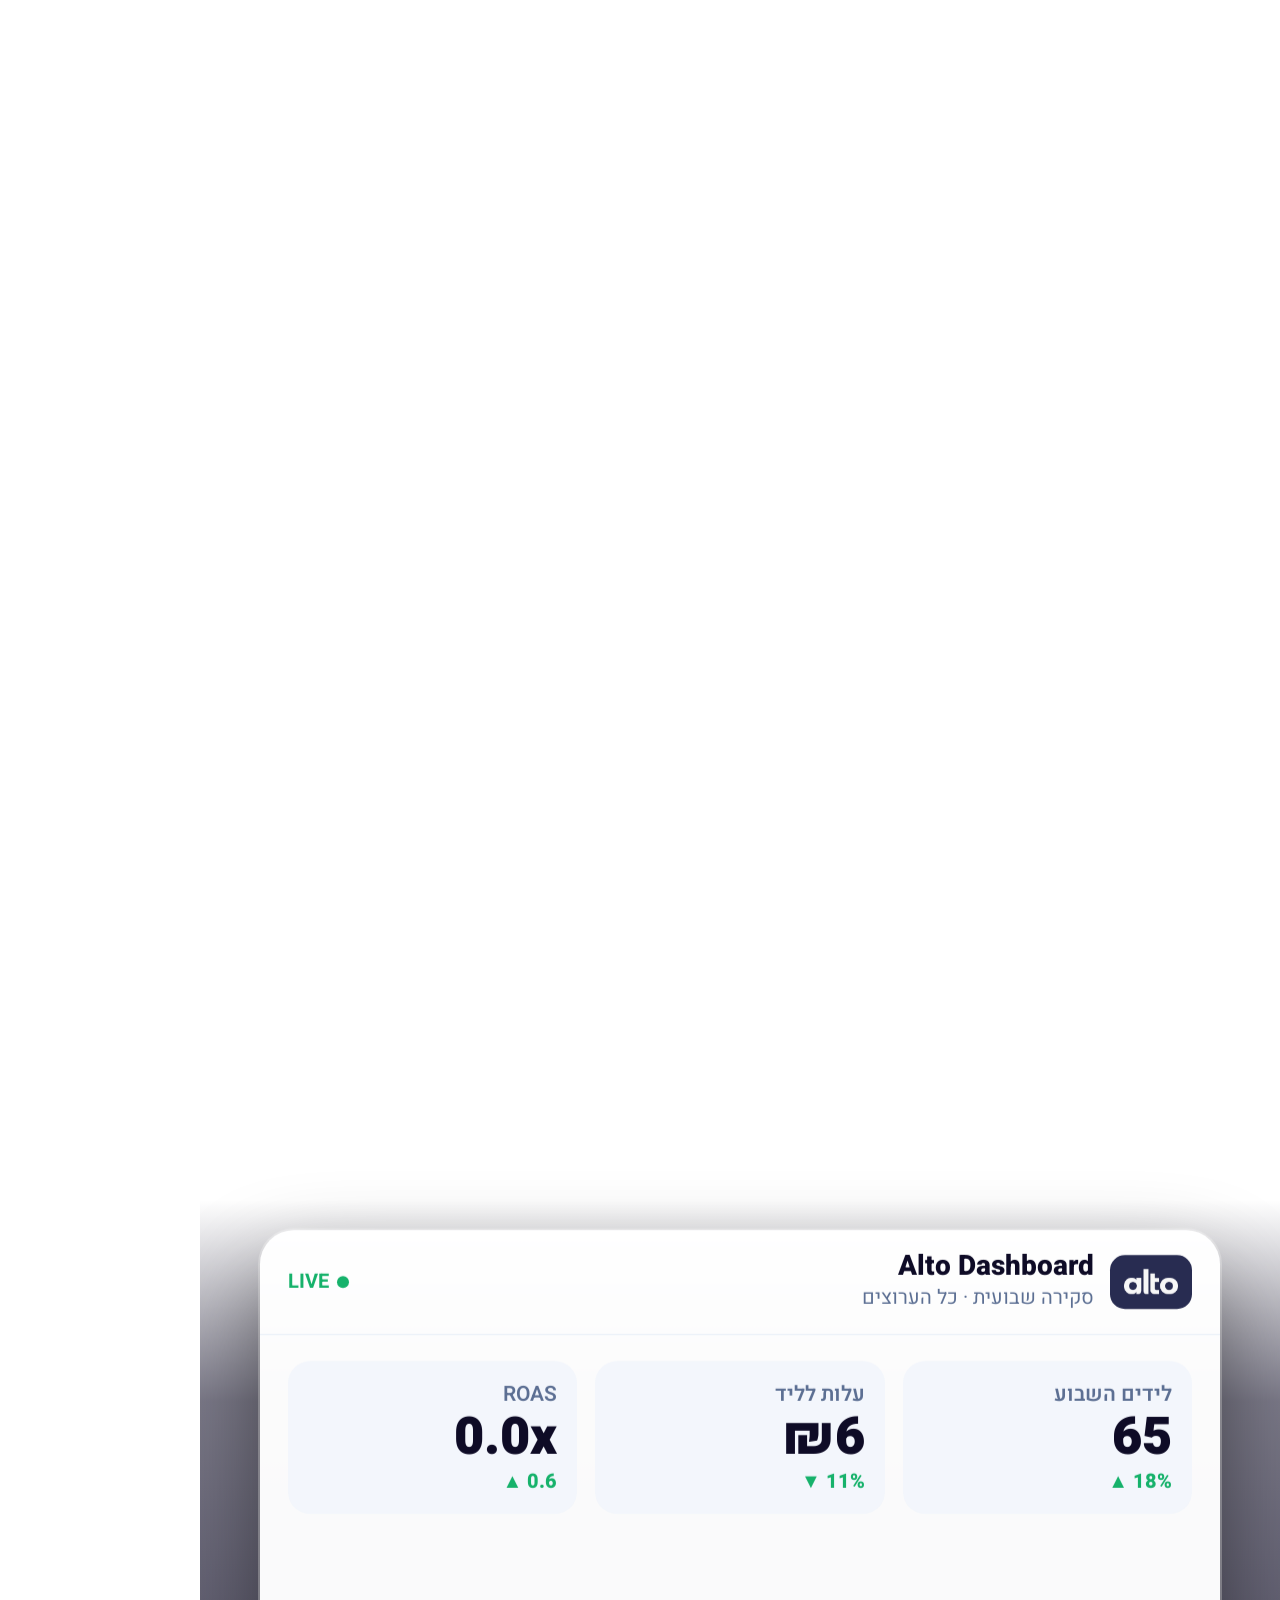
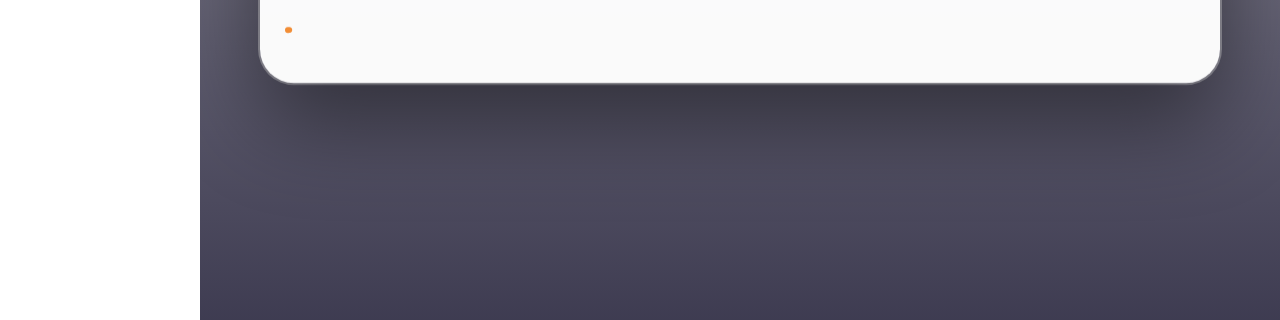
==== commit dc0f6e7f: "Reel: ROAS counter climbs to 9.6x Co-Authored-By: Claude Opus 5.5 <noreply@anthropic.com> Claude-Ses" ====
--- a/video/reel-overlay/overlay.html
+++ b/video/reel-overlay/overlay.html
@@ -195,7 +195,7 @@
   <div class="hd"><div class="logo"><img src="assets/alto-logo-06.png" alt="alto"></div><div><b>תוצאות ללקוח</b><small>החודש · מול החודש שעבר</small></div><div class="live"><i></i>LIVE</div></div>
   <div class="vals">
     <div class="val"><small>הכנסות מהקמפיינים</small><b data-count="486000" data-pre="₪" data-sep="1">₪0</b><em>▲ 32%</em></div>
-    <div class="val"><small>החזר על ההשקעה (ROAS)</small><b data-count="5.2" data-dec="1" data-post="x">0x</b><em>▲ 1.4</em></div>
+    <div class="val"><small>החזר על ההשקעה (ROAS)</small><b data-count="9.6" data-dec="1" data-post="x">0x</b><em>▲ 3.1</em></div>
   </div>
   <div class="bars">
     <div class="bar" style="--h:.34"><i></i><span>מאי</span></div><div class="bar" style="--h:.42"><i></i><span>יוני</span></div><div class="bar" style="--h:.5"><i></i><span>יולי</span></div>
